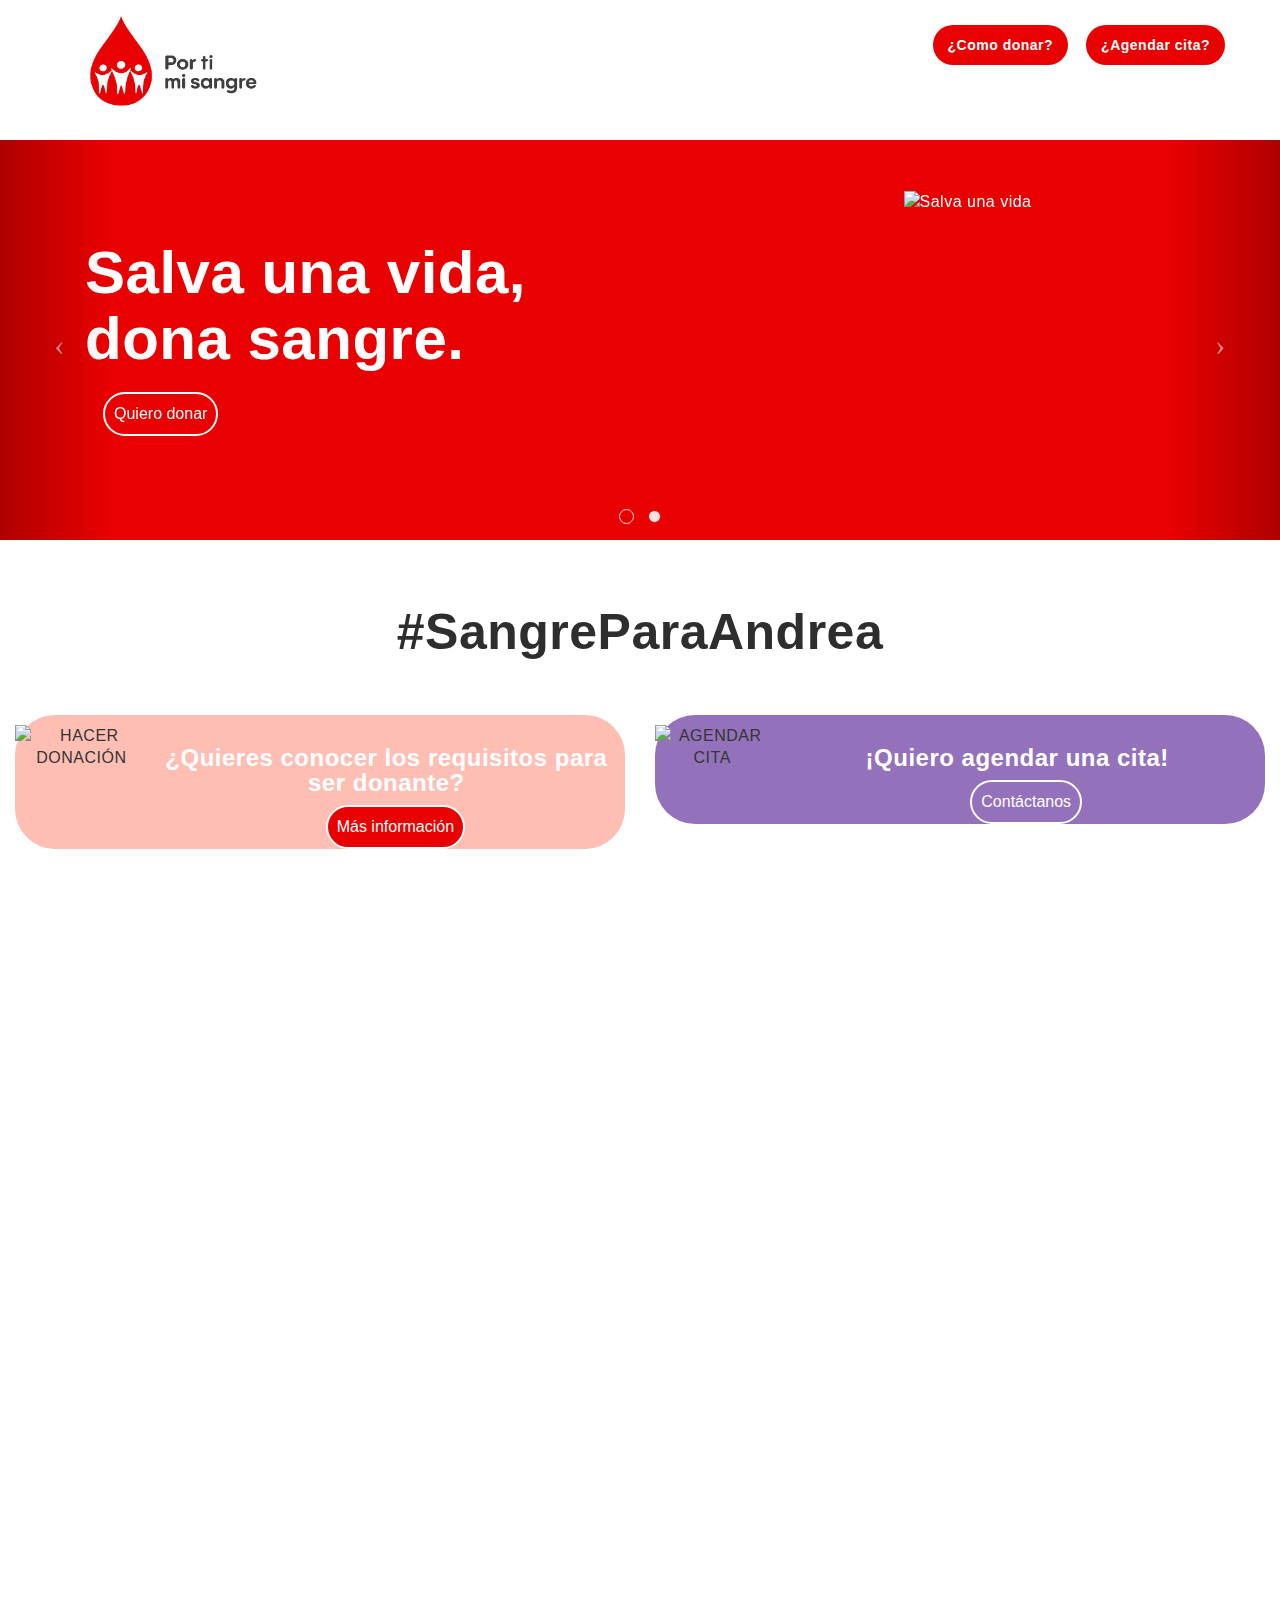
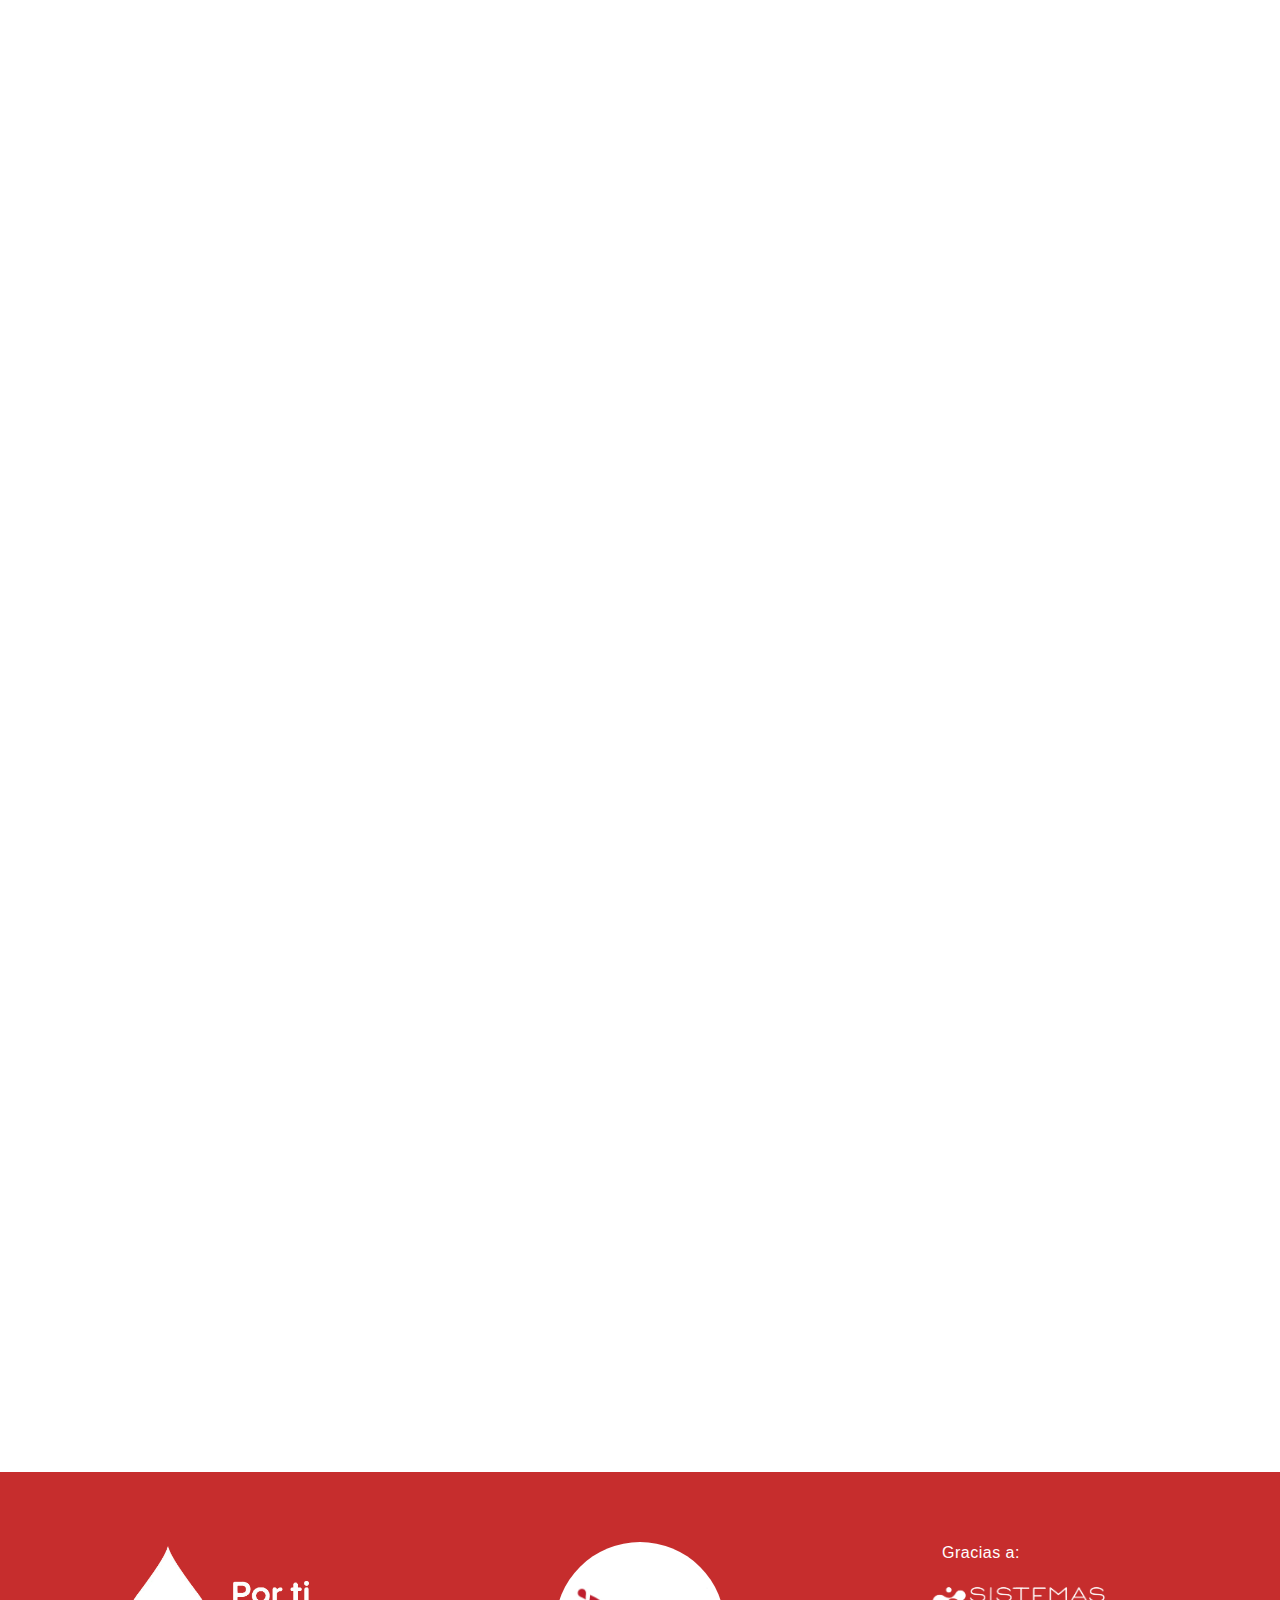
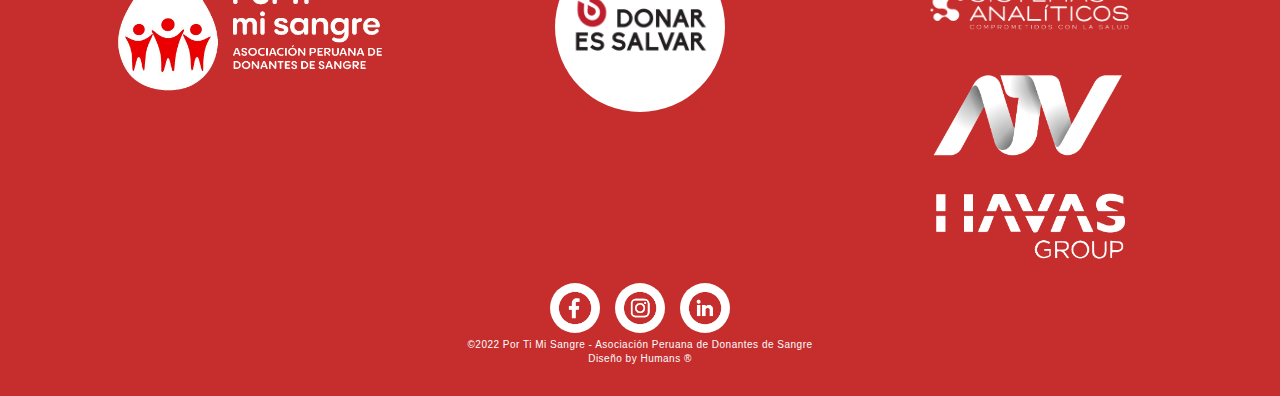
==== index.html @ 44d7273c "merge" ====
<!DOCTYPE html>
<html lang="es">

<head>
  <meta charset="utf-8">
  <meta name="viewport" content="width=device-width, initial-scale=1">
  <title>PLANTILLA | WEB 3</title>
  <meta name="description" content="">
  <meta name="keywords" content="">

  <!-- Facebook Opengraph integration: https://developers.facebook.com/docs/sharing/opengraph -->
  <meta property="og:title" content="">
  <meta property="og:image" content="">
  <meta property="og:url" content="">
  <meta property="og:site_name" content="">
  <meta property="og:description" content="">

  <!-- Twitter Cards integration: https://dev.twitter.com/cards/  -->
  <meta name="twitter:card" content="summary">
  <meta name="twitter:site" content="">
  <meta name="twitter:title" content="">
  <meta name="twitter:description" content="">
  <meta name="twitter:image" content="">

   <link rel="stylesheet" type="text/css" href="https://fonts.googleapis.com/css?family=Roboto:400,300|Raleway:300,400,900,700italic,700,300,600">
  <link rel="stylesheet" type="text/css" href="css/jquery.bxslider.css">
  <link rel="stylesheet" type="text/css" href="css/font-awesome.min.css">
  <link rel="stylesheet" type="text/css" href="css/bootstrap.min.css">
  <link rel="stylesheet" type="text/css" href="css/animate.css">
  <link rel="stylesheet" type="text/css" href="css/style.css">
  <link rel="stylesheet" type="text/css" href="css/bootstrap-datepicker3.min.css">
</head>

<body>

  <div id="myDiv">
    <!---->
    <!---->
    <div class="modal fade" id="exampleModal" tabindex="-1" role="dialog" aria-labelledby="exampleModalLabel" aria-hidden="true">
      <div class="modal-dialog" role="document">
        <div class="modal-content">
          <div class="modal-header" style="border-bottom:0px;">            
            <button type="button" class="close" data-dismiss="modal" aria-label="Close" style="opacity: 1.5;">
              <span aria-hidden="true">&times;</span>
            </button>
          </div>
          <div class="modal-body" style="text-align: center;">
            <img src="assets/varias/reservada.png" style="width: 100%;"/>
            <h2 class="service-title titulo2" style="text-transform:inherit">Cita reservada!</h2>
            <p class="sub-title pad-bt15 titulo1">Muchas gracias por agendar tu cita.<br>Nos pondremos en contacto.</p>
          </div>
          <div class="modal-footer" style="text-align:center;border-top:0px;">
            <button type="button" class="btn btn-danger" style="background-color:#E90000;width: 140px;font-size: 17px;font-weight: 900;" id="btnCerrarModal" data-dismiss="modal">Volver</button>
          </div>
        </div>
      </div>
    </div>

    <div class="modal fade" id="exampleModal2" tabindex="-1" role="dialog" aria-labelledby="exampleModalLabel" aria-hidden="true">
      <div class="modal-dialog" role="document">
        <div class="modal-content">
          <div class="modal-header" style="border-bottom:0px;">            
            <button type="button" class="close" data-dismiss="modal" aria-label="Close" style="opacity: 1.5;">
              <span aria-hidden="true">&times;</span>
            </button>
          </div>
          <div class="modal-body" style="text-align: center;">
            <img src="assets/varias/reservada.png" style="width: 100%;"/>
            <h2 class="service-title titulo2" style="text-transform:inherit">¡Alerta de registro!</h2>
            <p class="sub-title pad-bt15 titulo1">.</p>
          </div>
          <div class="modal-footer" style="text-align:center;border-top:0px;">
            <button type="button" class="btn btn-danger" style="background-color:#E90000;width: 140px;font-size: 17px;font-weight: 900;" data-dismiss="modal">Cerrar</button>
          </div>
        </div>
      </div>
    </div>

    <!---->
    <!---->
    <div class="header">
      <div class="bg-color">
        <header id="main-header">
          <nav class="navbar navbar-default navbar-fixed-top">
            <div class="container">
              <div class="navbar-header">
                <button type="button" class="navbar-toggle" data-toggle="collapse" data-target="#myNavbar">
                <span class="icon-bar"></span>
                <span class="icon-bar"></span>
                <span class="icon-bar"></span>
              </button>
              <img src="assets/logos/logo-CAMP.jpg" style="width: 215px;"/>
                <!-- <a class="navbar-brand" href="#">ProOnli<span class="logo-dec">PC</span></a> -->
              </div>
              <div class="collapse navbar-collapse" id="myNavbar">
                <ul class="nav navbar-right" style="display: flex; margin-top: 15px;">
                  <li><a class="button-ref" href="#tutorial">¿Como donar?</a></li>
                  <li><a class="button-ref" href="#agendar">¿Agendar cita?</a></li>
                </ul>
              </div>
            </div>
          </nav>
        </header>
        <div class="wrapper">
          <div class="container" style="width: 100%; padding: 0;">
              <div class="banner-info text-center wow fadeIn delay-05s" style="width: 100%;">
                <div id="my-pics" class="carousel slide" data-ride="carousel" style="width: 100%;height: 400px;margin:auto;">

                  <!-- Indicators -->
                  <ol class="carousel-indicators">
                  <li style="margin-inline: 5px" data-target="#my-pics" data-slide-to="0" class="active"></li>
                  <li style="margin-inline: 5px" data-target="#my-pics" data-slide-to="1"></li>
                  </ol>
                  
                  <!-- Content -->
                  <div class="carousel-inner" role="listbox" style="height: 100%">
                  
                    <!-- Slide 1 -->
                    <div class="item active" style="height: 100%; background-color: #E90000;">
                      <div class="row" style="height: 100%;padding-top:50px;">
                        <div class="col-md-6 col-sm-6 col-xs-12" style="text-align: left; padding-left: 100px;">
                          <h2 class="titulo-slider" style="margin-top: 50px">Salva una vida,</h2>
                          <h2 class="titulo-slider" style="margin-bottom: 20px">dona sangre.</h2>
                          <a href="#agendar">
                            <button type="button" class="btn-menu">Quiero donar</button>
                          </a>
                        </div>
                        
                        <div class="col-md-6 col-sm-6 col-xs-12" style="height: 100%;">
                          <img src="assets/varias/3-personas.png" alt="Salva una vida" class="sliderimage1">
                        </div>  
                      </div>
                                          
                    </div>
                    
                    <!-- Slide 2 -->
                    <div class="item" style="height: 100%; background-color: #FDD7D1; background-image: url('assets/varias/edificios-fondo.png'); background-size: contain;">
                      <div class="col-md-6 col-sm-6 col-xs-12" style="color: #E90000; text-align: left; padding-left: 100px;">
                        <h2 class="titulo-slider" style="margin-top: 90px">Ruta</h2>
                        <h2 class="titulo-slider" style="margin-bottom: 20px">Hemobus</h2>
                        <a href="https://www.instagram.com/p/ChFiSFDOEsE/?hl=es-la" target="_blank">
                          <button type="button" class="btn-menu">Ver cronograma</button>
                        </a>
                      </div>

                      <div class="col-md-6 col-sm-6 col-xs-12"  style="height: 100%; text-align: -webkit-right;">
                        <img src="assets/varias/donabus.png" alt="Ruta hemobus" class="sliderimage1">
                      </div>                    
                    </div>
                  
                  </div>
                  
                  <!-- Previous/Next controls -->
                  <a class="left carousel-control" href="#my-pics" role="button" data-slide="prev">
                  <span class="icon-prev" aria-hidden="true"></span>
                  <span class="sr-only">Previous</span>
                  </a>
                  <a class="right carousel-control" href="#my-pics" role="button" data-slide="next">
                  <span class="icon-next" aria-hidden="true"></span>
                  <span class="sr-only">Next</span>
                  </a>
                  
                  </div>
              </div>
            </div>
        </div>
      </div>
    </div>
    <!---->
    <!---->
    <section id="feature" class="section-padding wow fadeIn delay-05s" style="padding-top: 0;">
      <div class="container" style="margin: 0; width: 100%">
        <div class="row">

          <div class="col-md-12 text-center margentitulo">
            <h2 class="service-title pad-bt15 titulo1" style="text-transform: none;">#SangreParaAndrea</h2>
          </div>

          <div class="col-md-6 col-sm-6 col-xs-12">
            <div class="wrap-item text-center card-pink" style="display: flex; padding-top: 10px;">
              <div class="item-img">
                <img src="assets/varias/opcion-1.png" alt="HACER DONACIÓN" height="200px">
              </div>
              <div style="width: 100%; flex-direction: row; align-self: center">
                <h3 class="pad-bt15" style="color: white; padding-bottom: 0;">¿Quieres conocer los requisitos para ser donante?</h3>
                <a href="#tutorial">
                  <button type="button" class="btn-menu">Más información</button>
                </a>
              </div>              
            </div>
          </div>
          <div class="col-md-6 col-sm-6 col-xs-12">
            <div class="wrap-item text-center card-purple" style="display: flex; padding-top: 10px;">
              <div class="item-img">
                <img src="assets/varias/opcion-2.png" alt="AGENDAR CITA" height="200px">
              </div>
              <div style="width: 100%; flex-direction: row; align-self: center">
                <h3 class="pad-bt15" style="color: white; padding-bottom: 0;">¡Quiero agendar una cita!</h3>
                <a href="#agendar">
                  <button type="button" class="btn-menu-2">Contáctanos</button>
                </a>
              </div>              
            </div>
          </div>
        </div>
      </div>
    </section>
    <!---->
    <!---->
    <section id="tutorial" class="section-padding wow fadeInUp delay-05s">
      <div class="container">
        <div class="row">
          <div class="col-md-12 text-center">
            <h2 class="service-title pad-bt15 titulo2">¿Cómo donar?</h2>
            <p class="sub-title pad-bt15">Para ser donante de sangre debes cumplir con estos requisitos:</p>
          </div>
          <div class="col-md-8 col-sm-8 col-xs-12">
            <div class="service-item">
              <img src="assets/varias/2-personas.png" style="width: 47vw; text-align: center;" alt="CÓMO DONAR">
            </div>
          </div>
          <div class="col-md-4 col-sm-4 col-xs-12">
            <div class="service-item" style="font-weight: normal;">
              <p style="margin: auto;"><img src="assets/iconos/p1.png" height="40px">  Tener entre 18 y 65 años</p>
              <p style="margin: auto;"><img src="assets/iconos/p2.png" height="40px">  Peso superior a 50 kg</p>
              <p style="margin: auto;"><img src="assets/iconos/p3.png" height="40px">  Gozar de buena salud</p>
              <p style="margin: auto;"><img src="assets/iconos/p4.png" height="40px">  Haber transcurrido más de 12 meses desde la realización de tatuajes y piercings</p>
              <p style="margin: auto;"><img src="assets/iconos/p5.png" height="40px">  15 días de alta/última dosis contra COVID</p>
              <a href="#agendar">
                <button type="button" class="btn-menu">Agendar una cita ahora</button>
              </a>
            </div>
          </div>
        </div>
      </div>
    </section>
    <!---->
    <!---->
    <section id="portfolio" class="section-padding wow fadeInUp delay-05s">
      <div class="container">
        <div class="row">
          <div class="col-md-12 text-center">
            <h2 class="service-title pad-bt15 titulo1">Conoce el proceso</h2>
            <p class="sub-title pad-bt15">El proceso demora solo 30 minutos y consiste en:</p>
          </div>

          <div class="col-md-4 col-sm-4 col-xs-12">
            <div class="wrap-item text-center">
              <div class="item-img">
                <img src="assets/varias/tiempo-proceso-1.png" style="width: 250px;">
              </div>
            </div>
          </div>

          <div class="col-md-4 col-sm-4 col-xs-12">
            <div class="wrap-item text-center">
              <div class="item-img">
                <img src="assets/varias/tiempo-proceso-2.png" style="width: 250px;">
              </div>
            </div>
          </div>

          <div class="col-md-4 col-sm-4 col-xs-12">
            <div class="wrap-item text-center">
              <div class="item-img">
                <img src="assets/varias/tiempo-proceso-3.png" style="width: 250px;">
              </div>
            </div>
          </div>

        </div>
      </div>
    </section>
    <!---->
    <!---->
    <section id="agendar" class="section-padding wow fadeInUp delay-05s" style="background-image: url('')">
      <div class="container">
        <div class="row">
          <div class="col-md-12 text-center white">
            <h2 class="service-title pad-bt15 titulo2">Agenda una cita</h2>
            <p class="sub-title pad-bt15 titulo1">Tú puedes elegir el día y lugar. Nosotros recorreremos todo<br>Lima con el Hemobus.</p>
          </div>
          <div class="hidden-xl hidden-lg hidden-md hidden-sm col-xs-12" style="text-align: -webkit-right;" class="manocorazon">
            <img src="assets/varias/mano-corazon.png" class="imgmanocorazon">
          </div>
          <div class="col-md-6 col-sm-6 col-xs-12">
            
            <div class="row d-flex justify-content-center">
                <div class="col-md-12">
                    <div class="wizard">
                        <div class="wizard-inner">
                            <div class="connecting-line"></div>
                            <ul class="nav nav-tabs" role="tablist">
                                <li role="presentation" class="active">
                                    <a href="#step1" data-toggle="tab" aria-controls="step1" role="tab" aria-expanded="true"><span class="round-tab">1 </span></a>
                                </li>
                                <li role="presentation" class="disabled">
                                    <a href="#step2" data-toggle="tab" aria-controls="step2" role="tab" aria-expanded="false"><span class="round-tab">2</span></a>
                                </li>
                                <li role="presentation" class="disabled">
                                    <a href="#step3" data-toggle="tab" aria-controls="step3" role="tab"><span class="round-tab">3</span></a>
                                </li>
                            </ul>
                        </div>
        
                        <form role="form" action="index.html" class="login-box">
                            <div class="tab-content" id="main_form">

                                <div class="tab-pane active" role="tabpanel" id="step1">
                                  <label class="titulo4">Datos personales</label>
                                  <div class="contact-form">
                                    <!-- <form action="" method="post" role="form" class="contactForm"> -->
                                      <div class="col-md-12">
                                        <div class="form-group">
                                          <input type="text" class="form-control" style="text-transform: uppercase;" id="nombrecompleto" name="nombrecompleto" placeholder="Nombre y apellidos*" maxlength="100" />
                                          <div class="validation nombrecompleto">campo requerido</div>
                                        </div>
                                      </div>
                                      <div class="col-md-12">
                                        <div class="form-group">
                                          <input type="text" class="form-control" id="documento" name="documento" placeholder="Documento de identidad*" maxlength="8"/>
                                          <div class="validation documento">campo requerido</div>
                                        </div>
                                      </div>
                      
                                      
                                      <label class="titulo4">Fecha nacimiento</label>
                                      <br>
                                      <div id="contenedor">
                                        <div class="form-group">
                                          <select class="form-control" id="cbdia" name="cbdia">
                                          </select>
                                        </div>
                                        <div class="form-group">
                                          <select class="form-control" id="cbmeses" name="cbmeses">
                                          </select>
                                        </div>
                                        <div class="form-group">
                                          <select class="form-control" id="cbanio" name="cbmeses">
                                          </select>
                                        </div>
                                      </div>

                      
                                      <div class="col-md-12">
                                        <div class="form-group">
                                          <input type="text" class="form-control" id="celular" name="celular" placeholder="Celular*" maxlength="9" />
                                          <div class="validation celular">campo requerido</div>
                                        </div>
                                      </div>
                                      <div class="col-md-12">
                                        <div class="form-group">
                                          <input type="email" class="form-control" id="correo" name="correo" placeholder="Email*" />
                                          <div class="validation correo">campo requerido</div>
                                        </div>
                                      </div>

                                      </div>
                                    <ul class="list-inline pull-right">
                                        <li>
                                          <button type="button" class="btn btn-light btn-submit next-step">Siguiente</button>
                                          </li>
                                    </ul>
                                </div>

                                <div class="tab-pane" role="tabpanel" id="step2" style="text-align: center;">
                                     <label class="titulo4">Cita</label>
                                      <br>
                                      <div class="col-md-12" style="margin-left:3vw;">
                                        <div class="form-group">                    
                                          <div id="datetimepicker12" style="margin-left:4vw;"></div>
                                        </div>
                                      </div>
                                      <div class="validation datetimepicker12" id="idefechacita"></div>

                                    <ul>
                                      <li style="float: left;"><button type="button" class="btn btn-light btn-submit1 prev-step" style="background-color: #fff;color: #E90000;">Volver</button></li>
                                      <li style="float: right;margin-left:57px;"><button type="button" class="btn btn-light btn-submit next-step">Siguiente</button></li>
                                    </ul>
                                </div>

                                <div class="tab-pane" role="tabpanel" id="step3">                              
                                  <label class="titulo4">Lugar</label>
                                      <br>
                                      <div class="col-md-12">
                                        <div class="form-group">
                                          <select class="form-control" id="cblugar" name="cblugar" placeholder="Lugar*">
                                          </select>
                                        </div>
                                      </div>
                                    <ul>
                                      <li style="float:left;margin-left:57px;"><button type="button" class="btn btn-light btn-submit prev-step" style="background-color: #fff;color: #E90000;">Volver</button></li>

                                      <li style="float: right;"> <button type="button" class="btn btn-danger btn-submit1" id="btnAlerta" name="btnAlerta">Agendar</button></li>
                                        
                                    </ul>
                                </div>
                                <div class="clearfix"></div>
                            </div>
                            
                        </form>
                    </div>
                </div>
            </div>
            
          </div>
          <div class="col-xl-6 col-lg-6 col-md-6 col-sm-6 hidden-xs" style="text-align: -webkit-right; z-index: -1;" class="manocorazon">
            <img src="assets/varias/mano-corazon.png" class="imgmanocorazon">
          </div>
        </div>
        <!-- <img src="assets/varias/mano-corazon.png" style="height: 400px;"> -->
      </div>
    </section>
    <!---->
    <!---->
    <footer id="footer" style="height: 100%;">
      <div class="container" style="padding-top:50px;">
        <div class="row">
        
          <div class="col-md-4 col-sm-4 col-xs-12">
            <div class="wrap-item text-center">
              <div class="item-img">
                <img src="assets/logos/logo-PTMS-w.png" style="width: 300px;">
              </div>
            </div>
          </div>

          <div class="col-md-4 col-sm-4 col-xs-12">
            <div class="wrap-item text-center">
              <div class="item-img">
                <img src="assets/logos/logo-DONAR.jpg" style="width: 170px;border-radius:155px;">
              </div>
            </div>
          </div>

          <div class="col-md-4 col-sm-4 col-xs-12">
            <div class="wrap-item text-center">
              <div class="item-img">
                <p class="titulo5">Gracias a:</p>
                <img src="assets/logos/logo-SA-w.png" style="width: 219px;" alt="LOGO SA">
                <img src="assets/logos/logo-ATV.png" style="width: 194px; margin-top:35px;" alt="LOGO ATV">
                <img src="assets/logos/logo-HAVAS.png" style="width: 194px; margin-top:35px;" alt="LOGO HAVAS">
              </div>
            </div>
          </div>

        </div>
        <div class="row" style="text-align: -webkit-center;">
          <a href="https://www.facebook.com/Portimisangre.pe/" target="_blank">
            <img class="redes" src="assets/redes/facebook.png" alt="LOGO FB">
          </a>
          <a href="https://www.instagram.com/portimisangre.pe/" target="_blank">
            <img class="redes" src="assets/redes/instagram.png" alt="LOGO IG">
          </a>
          <a href="https://pe.linkedin.com/company/portimisangrepe/" target="_blank">
            <img class="redes" src="assets/redes/linkedin.png" alt="LOGO IN">
          </a>
          <br>
          <div>
            <p class="titulo3" style="padding-right:0">
              ©2022 Por Ti Mi Sangre - Asociación Peruana de Donantes de Sangre
              <br>
              Diseño by Humans ®
            </p>
          </div>                  
        </div>
      </div>
    </footer>
    <!---->
  </div>
  <script src="js/jquery.min.js"></script>
  <script src="js/jquery.easing.min.js"></script>
  <script src="js/bootstrap.min.js"></script>
  <script src="js/wow.js"></script>
  <script src="js/jquery.bxslider.min.js"></script>
  <script src="js/custom.js"></script>
  <script src="js/bootstrap-datepicker.min.js"></script>
  <script src="js/bootstrap-datepicker.en-GB.min.js"></script>
  <script src="js/bootstrap-datepicker.es.js" charset="UTF-8"></script>
  <script src="js/citaservice.js"></script>
  <script src="contactform/contactform.js"></script>

</body>
</html>
---- css/style.css ----
body {
	line-height: 1.4;
	font-family: 'Gilroy', sans-serif !important;
    color: #343434;
    font-size: 16px;
    font-weight: 300;
    letter-spacing: 0.5px;
    overflow-x: hidden;
}
ol, ul {
	list-style: none;
}
blockquote, q {
	quotes: none;
}
blockquote:before, blockquote:after,
q:before, q:after {
	content: '';
	content: none;
}
table {
	border-collapse: collapse;
	border-spacing: 0;
}
h1, h2, h3, h4, h5, h6{
    font-family: 'Gilroy', sans-serif !important;
    font-weight: 600;
}
.section-padding
{
    padding: 60px 0px;
}
#loader {
  position: absolute;
  left: 50%;
  top: 50%;
  z-index: 1;
  width: 150px;
  height: 150px;
  margin: -75px 0 0 -75px;
  border: 16px solid #f3f3f3;
  border-radius: 50%;
  border-top: 16px solid #3498db;
  width: 120px;
  height: 120px;
  -webkit-animation: spin 2s linear infinite;
  animation: spin 2s linear infinite;
}

.titulo1{
    color: #2E2E2E;
    }

.titulo2{
color: #E90000;
}

.titulo3{
    color: #fff;
    font-size: 10px;
    padding-right: 98px;
}

.titulo5{
    color: #fff;
    font-size: 16px;
    padding-right: 98px;
    font-weight:500;
}

.titulo4{
    padding-left:34px;
    font-weight:600;
}

.titulo-slider{
    margin: 0; padding-bottom: 0;
    font-family:'Gilroy','Gill Sans', 'Gill Sans MT', Calibri, 'Trebuchet MS', sans-serif;
    font-size: 60px;
}

.redes{
    border-radius: 100%;
    height: 60px;
    padding: 5px;
}

@-webkit-keyframes spin {
  0% { -webkit-transform: rotate(0deg); }
  100% { -webkit-transform: rotate(360deg); }
}

@keyframes spin {
  0% { transform: rotate(0deg); }
  100% { transform: rotate(360deg); }
}

/* Add animation to "page content" */
.animate-bottom {
  position: relative;
  -webkit-animation-name: animatebottom;
  -webkit-animation-duration: 1s;
  animation-name: animatebottom;
  animation-duration: 1s
}

.card-pink{
    background-color: #FFBEB3;
    border-radius: 40px;
}

.card-purple{
    background-color: #9472BB;
    border-radius: 40px;
}

@-webkit-keyframes animatebottom {
  from { bottom:-100px; opacity:0 } 
  to { bottom:0px; opacity:1 }
}

@keyframes animatebottom { 
  from{ bottom:-100px; opacity:0 } 
  to{ bottom:0; opacity:1 }
}

/***********************************
************************************
HEADER 
************************************
***********************************/
/* .header{
    background: url('../img/bg-banner02.jpg') no-repeat fixed;
    background-size: cover;
    min-height: 650px;
    position: relative;
} */

#contenedor {
    display: flex;
    flex-direction: row;
    flex-wrap: wrap;
    margin: 0 -6px 0 8px;
  }
  
  #contenedor > div {
    width: 30%;
    margin: 3px;
    margin-bottom: 14px;
  }

#tutorial,#agendar{
    background-color: #FFEBE7;
    margin-top:60px;
}

.bg-color
{
    min-height: 500px;
}
#main-header
{
}
.navbar-default {
    background-color: white;
    border:0px;
    padding: 10px 0; 
    transition: all 0.3s;
}

.navbar-default .navbar-brand:focus, .navbar-default .navbar-brand:hover
{
    color: #002F2F;
}

.top-nav-collapse {
    padding: 0; 
    background: white;
}

.logo-dec
{
    color: #be9e21;
}
.navbar-default .navbar-brand {
    color: #fff;
    font-family: 'Gilroy','Raleway', sans-serif;
    font-weight: 700;
}
.navbar-default .navbar-brand:hover, .navbar-default .navbar-brand:focus
{
    color: #fff;
}
.navbar-brand {
    padding: 0px;
    font-size: 24px;
    text-transform: uppercase;
    padding: 15px 0px;
    margin-top: 6px;
}
.navbar-default .navbar-nav > li > a
{
    padding: 0px 10px;
    font-size: 14px;
    line-height: 54px;
    font-weight: 400;
    text-transform: uppercase;
    background: #E90000;
    color: #fff;
    -webkit-transition: color 0.2s ease-out;
    transition: color 0.2s ease-out;
}
.navbar-default .navbar-nav > .active > a, .navbar-default .navbar-nav > .active > a:focus, .navbar-default .navbar-nav > .active > a:hover {
    color: #be9e21;
    background-color: transparent;
}
.navbar-default .navbar-nav > li > a:focus, .navbar-default .navbar-nav > li > a:hover {
    background-color: transparent;
    color: #be9e21;
}
.banner-info
{
    padding-top: 140px;
    color: #fff;
}
.bnr-title, .bnr-sub-title
{
    font-family: 'Gilroy','Fira Sans', sans-serif;
}
h1.bnr-title
{
    font-size: 18px;
    text-transform: uppercase;
    letter-spacing: 2px;
}
h2.bnr-sub-title
{
    font-size: 45px;
    text-transform: uppercase;
    padding: 20px 0px;
    font-weight: 700;
}
.bnr-para
{
    font-weight: 300;
}
.btn-download, .btn-more, .btn-download:hover, .btn-download:focus, .btn-more:focus
{
    text-transform: uppercase;
    margin-top: 50px;
    color: #fff;
    border: 0;
    font-size: 14px;
    font-weight: 300;
    line-height: 24px;
    padding: 10px 30px;
    border-radius: 60px;
    margin: 50px 10px 0 0;
    outline: none !important;
    -webkit-backface-visibility: hidden;
    backface-visibility: hidden;
    transition: all 0.3s;
}

.btn-menu{
    background-color:#E90000;
    color: white;
    border-color: white !important;
    border-style: solid;
    border-radius:25px;
    margin: 0 0 0 18px;
    font-weight: bolder;
    padding: 9px;
}

.btn-menu-2{
    background-color:transparent;
    color: white;
    border-color: white;
    border-style: solid;
    border-radius:25px;
    margin: 0 0 0 18px;
    font-weight: bolder;
    padding: 9px;
}

.btn-menu-3{
    background-color:white;
    color: #E90000;
    border-color: #E90000;
    border-style: solid;
    border-radius:25px;
    margin: 0 0 0 18px;
    font-weight: bolder;
    padding: 5px;
}

.btn-download
{
    background-color: #be9e21;
}
.btn-more, .btn-more:focus
{
    margin-left: 15px;
    border: 1px solid #be9e21;
    color: #be9e21;
}

.btn-more:hover {
    background: #be9e21;
    color: #fff;
}

.overlay-detail a i{
   text-align: center;
   position: absolute;
   bottom: 25px;
   font-size: 38px;
   color: #fff;
}
/***********************************
************************************
features
************************************
***********************************/
.title, .service-title
{
    font-family: 'Gilroy','Fira Sans', sans-serif;
    font-size: 50px;
    text-transform: uppercase;
}
.item-img
{
    margin-bottom: 15px;
}
.sub-title
{
    font-size: 20px;
}
.bottom-line
{
    margin-top: 20px;
    margin-bottom: 40px;
    border: 0;
    border-top: 0px;
    height: 3px;
    width: 40px;
    background-color: #BE9E21;
}
.wrap-item h3 {
    font-size: 24px;
    line-height: 25px;
}
.pad-bt15 {
    /* padding-bottom: 15px; */
}
.sec-sub-title
{
    padding-top: 30px;
}
.sec-sub-title {
    font-size: 16px;
    font-weight: bold;
    color: #002F2F;
    text-transform: uppercase;
    margin: 25px 0px;
    line-height: 1.7;
}
#service
{
    background-color: #FFF6F4;
}
ul.service-list li i
{
    color: #002F2F;
    padding-right: 10px;
}
.learn-more, .learn-more:hover, .learn-more:focus {
    height: 50px;
    width: 175px;
    background: #046380;
    display: inline-block;
    text-align: center;
    color: #ffffff;
    line-height: 50px;
    text-transform: uppercase;
    font-size: 16px;
    text-decoration: none;
    margin-right: 10px;
    margin-top: 45px;
    text-decoration: none;
    transition: all 0.3s;
    -webkit-transition: all 0.3s;
}
.visit-portfolio, .visit-portfolio:hover, .visit-portfolio:focus {
    height: 50px;
    width: 175px;
    display: inline-block;
    text-align: center;
    color: #495376;
    line-height: 50px;
    text-transform: uppercase;
    font-size: 16px;
    text-decoration: none;
    border: 1px solid #838aa1;
    margin-top: 45px;
    transition: all 0.3s;
    -webkit-transition: all 0.3s;
}
.bx-wrapper img {
    width: 70px;
    display: inline-block;
    border-radius: 50%;
    border: 5px solid #fff;
    margin-bottom: 15px;
}
.service-item h3 span
{
    opacity: 0.7;
    font-size: 75px;
    line-height: 1;
    text-transform: uppercase;
    letter-spacing: -5px;
    font-weight: 900;
    padding-right: 6px;
}
.service-item h3
{
    font-weight: 700;
}
.service-item p
{
    opacity: 0.6;
    color: inherit;
    padding: 10px 0px;
}
.service-item a
{
    color: #be9e21;
}
.mr-btn-15
{
    margin-bottom: 15px;
}
.padding-right-zero
{
    padding-right: 0px !important;
}
.bx-wrapper {
    margin: 0 auto 35px;
}
.portfolio-item
{
    position:relative;
    overflow:hidden;
}
.portfolio-item figure
{
    margin:0;
    padding:0;
    position:relative;
    cursor:pointer;
}
.portfolio-item figure img {
    display:block;
    position:relative;
    z-index:10;
    margin:-15px 0
}
.portfolio-item figure figcaption {
    display:block;
    position:absolute;
    z-index:5;
    -webkit-box-sizing:border-box;
    -moz-box-sizing:border-box;
    box-sizing:border-box
}
.portfolio-item figure h2 {
    font-family: 'Gilroy','Fira Sans', sans-serif;
    color:#fff;
    font-size:20px;
    text-align:left;
    padding-bottom:15px;
}
.portfolio-item figure p {
    display:block;
    line-height:18px;
    margin:0;
    color:#fff;
    text-align:left
}
.portfolio-item figure figcaption {
    top:0;
    left:0;
    width:100%;
    height:100%;
    padding: 59px 30px;
    background-color: #BE9E21;
    backface-visibility:hidden;
    -webkit-transform:rotateY(-180deg);
    -moz-transform:rotateY(-180deg);
    transform:rotateY(-180deg);
    -webkit-transition:all .5s;
    -moz-transition:all .5s;
    transition:all .5s;
    text-align: center;
}
.portfolio-item figure img {
    backface-visibility:hidden;
    -webkit-transition:all .5s;
    -moz-transition:all .5s;
    transition:all .5s
}
.portfolio-item figure:hover img,figure.hover img {
    -webkit-transform:rotateY(180deg);
    -moz-transform:rotateY(180deg);
    transform:rotateY(180deg)
}
.portfolio-item figure:hover figcaption,figure.hover figcaption {
    -webkit-transform:rotateY(0);
    -moz-transform:rotateY(0);
    transform:rotateY(0)
}
/***********************************
************************************
TESTIMONIAL
************************************
***********************************/
#testimonial
{
    background: url('../img/bg.jpg') no-repeat;
    background-size: cover;
    min-height: 390px;
}
.bg-testicolor{
    background-color: RGBA(73, 84, 105, 0.61);
    min-height: 390px;
}
.white
{
    color: #fff !important;
}
.testimonial-item ul li blockquote {
    font-size: 18px;
    line-height: 32px;
    color: #fff;
    font-weight: 300;
    text-shadow: 1px 1px 2px #333;
    text-align: center;
    display: inline-block;
    width: 100%;
    margin: 20px 0;
    padding: 0 80px;
    position: relative;
    border: 0;
}
.testimonial-item ul li  small {
    font-size: 16px;
    color: #fff;
    font-weight: 400;
    text-shadow: 1px 1px 2px #333;
    text-align: center;
    display: inline-block;
    width: 100%;
}
.bx-viewport
{
    height: 235px !important;
    background-color: transparent !important;
    border: 0px none !important;
    box-shadow: none !important;
}
.testimonial-item ul li blockquote::before {
    content: '“';
    left: 30px;
}
.testimonial-item ul li blockquote::before, .testimonial-item ul li blockquote::after {
    position: absolute;
    font-weight: 300;
    font-size: 3em;
    font-family: 'Gilroy',Georgia, serif;
    color: #ccc;
    top: 62%;
}
.testimonial-item ul li blockquote::after {
    content: '”';
    right: 30px;
}
/***********************************
************************************
Blog
************************************
***********************************/
.blog-info h2 {
    text-transform: capitalize;
    font-weight: 600;
    font-size: 20px;
    letter-spacing: 1px;
    padding-top: 5px;
}
.blog-comment {
    margin-top: 12px;
    min-height: 30px;
}
.blog-info p, .blog-comment p
{
    color: #949494;
}
.blog-comment p:first-child {
    float: left;
}
.blog-comment p:last-child {
    float: right;
    margin-right: 0;
}
.blog-comment p i
{
    color: #949494;
}
.read-more {
    color: #949494;
    margin-top: 15px;
    display: inline-block;
}
.blog-img
{
    position: relative;
    margin-bottom: 20px;
    overflow: hidden;
}
.blog-img img:hover {
    opacity: 1;
    -webkit-transform: scale(1.05);
    -moz-transform: scale(1.05);
    -ms-transform: scale(1.05);
    -o-transform: scale(1.05);
    transform: scale(1.05);
}
.blog-img img {
    width: 100%;
    opacity: 0.8;
    -webkit-transition: all 0.5s linear;
    -moz-transition: all 0.5s linear;
    -ms-transition: all 0.5s linear;
    -o-transition: all 0.5s linear;
    transition: all 0.5s linear;
}
/***********************************
************************************
contact
************************************
***********************************/
#contact
{
    background-color: #FFF6F4;
}
.btn-submit, .btn-submit:hover, .btn-submit:focus
{
    background-color: #e900005e;
    border-radius: 60px;
    color: #fff;
    border: 1px solid #E90000;
    font-size: 17px;
    font-weight: 700;
    width: 135px;
    padding: 6px 20px;
}
.btn-submit1, .btn-submit1:hover, .btn-submit1:focus
{
    background-color: #E90000;
    border-radius: 60px;
    color: #fff;
    border: 1px solid #E90000;
    font-size: 17px;
    font-weight: 700;
    width: 135px;
    padding: 6px 20px;
}
.form-control
{
    background-color: #fff;
    border-radius: 0px;
    color: #2E2E2E !important;
    border-radius:13px;
    height: 46px;
}
.form-control:focus {
    border-color: #050971;
    outline: 0;
    -webkit-box-shadow: inset 0 1px 1px rgba(0,0,0,.075),0 0 8px rgba(102,175,233,.6);
    box-shadow: inset 0 1px 1px rgba(0,0,0,.075),0 0 8px rgba(102,175,233,.6);
}
.contact-form input.form-control{
    color: #fff;
}

.validation {
    color: #E90000;
    display:none;
    margin: 0 7px 6px;
    font-weight:400;
    font-size:13px;
}

#sendmessage {
    color: green;
    border:1px solid green;
    display:none;
    text-align:center;
    padding:15px;
    font-weight:600;
    margin-bottom:15px;
}

#errormessage {
    color: #E90000;
    display:none;
    border:1px solid #E90000;
    text-align:center;
    padding:15px;
    font-weight:600;
    margin-bottom:15px;
}

#sendmessage.show, #errormessage.show, .show {
    display:block;
}

.loction-info p
{
    margin-bottom: 25px;
}
.loction-info p i
{
    color: #be9e21;
}
/***********************************
************************************
contact
************************************
***********************************/
#footer
{
    padding: 20px 0px;
    background-color:#C62D2D;
    height: 523px;
}
.scrollToTop {
    position: fixed;
    bottom: 12px;
    right: 12px;
    width: 42px;
    height: 42px;
    color: #ffffff;
    background: #be9e21;
    font-size: 14px;
    line-height: 42px;
    text-align: center;
    z-index: 100;
    cursor: pointer;
    display: none;
}
.white-bg
{
    background-color: #fff;
}
#footer a{
    color: #be9e21;
    font-weight: 400;
}
/***********************************
************************************
Responsive media queries
************************************
***********************************/
/***********************************
************************************
cta
************************************
***********************************/
.cta {
    background-color: rgb(73, 84, 105);
}
.cta .cta-info {
    
    width: 100%;
    float: left;
    padding: 30px 25px 30px 15px;
    border-radius: 5px;
}
.cta .cta-info .cta-txt h3 {
    font-size: 32px;
    margin-bottom: 10px;
}
.cta .cta-info .cta-btn {
    margin-top: 16px;
    background-color: rgb(190, 158, 33);
    padding: 20px 50px;
    color: #FFF;
    font-size: 22px;
    display: inline-block;
    transition: all 0.5s ease-in 0s;
}
/***********************************
************************************
Responsive media queries
************************************
***********************************/

.margentitulo{
margin: 45px 0 45px 0;
}

@media (min-width: 768px) and (max-width: 980px) {
    .service-item, .blog-sec, .wrap-item, .loction-info{
    margin-bottom: 15px;
}
.portfolio-item figure figcaption{
    padding: 55px 30px;
}
.padding-right-zero{
    padding-right: 15px !important;
}
}
@media (min-width: 451px) and (max-width: 767px) {
    .service-item, .blog-sec, .wrap-item, .loction-info{
    margin-bottom: 15px;
}
}
@media (min-width: 20px) and (max-width: 450px) {
.navbar-default .navbar-brand {
    padding-left: 16px;
    margin-top: 0px;
}
.banner-info {
    padding-top: 40px;
}
h1.bnr-title {
    font-size: 16px;
}
h2.bnr-sub-title {
    font-size: 33px;
}
body{
    font-size: 14px;
}
.btn-download, .btn-more, .btn-download:hover, .btn-more:hover, .btn-download:focus, .btn-more:focus {
    font-size: 12px;
    padding: 7px 18px;
}
.wrap-item h3 {
    font-size: 18px;
}
.title, .service-title {
    font-size: 28px;
}
.sub-title {
    font-size: 15px;
}
.service-item, .blog-sec, .wrap-item, .loction-info{
    margin-bottom: 15px;
}
.loction-info{
    padding: 0px 15px;
}
.portfolio-item figure figcaption {
    padding: 30px 30px;
}
.padding-right-zero{
    padding-right: 15px !important;
}
.portfolio-item figure p{
    font-size: 14px;
}
.portfolio-item figure h2{
    font-size: 18px;
}
.testimonial-item ul li blockquote {
    font-size: 14px;
    line-height: 22px;
    margin: 10px 0;
    padding: 0 40px;
}
.navbar-default .navbar-nav > li > a{
    line-height: 22px;
    text-align: center;
}
}

@media (min-width: 768px){
    .carousel-indicators {
        bottom: 0px;
    }
}

.carousel-control {
    width: 8.5%;
}

.manocorazon{
    display: block;
}

.imgmanocorazon{
    height: 34em;
    position: fixed;
    right: 0;
    top: -40px;
}

.sliderimage1{
    width: 100%;
}

@media (max-width:1250px){
    .manocorazon{
        display: block;
    }
    .imgmanocorazon{
        height: 24em;
        position: fixed;
        right: 0;
        top: -40px;
    }
}

@media (max-width:1200px){
    .manocorazon{
        display: none;
    }
    .titulo-slider{
        font-size:30px;
    }
    .sliderimage1{
        width:90%;
    }
}

@media (max-width:768px){
    .manocorazon{
        display: block;
    }
    .imgmanocorazon{
        height: 15em;
        position: fixed;
        top: -160px;
    }
}




.carousel-indicators .active {
    background-color: #E90000;
    border-color: #FFE0E0;
    width: 15px;
    height: 15px;
}

.carousel-indicators li {
    background-color: #FFE0E0;
    border-color: #E90000;
    width: 13px;
    height: 13px;
    /*border-width: 0px;*/
}

.button-ref{
    border-radius: 25px;
    background: #E90000;
    font-size: 14px;
    line-height: 20px !important;
    font-weight: bold;
    color: #fff !important;
    margin: 0 0 0 18px;
}

/*Stepper*/
@import url('https://fonts.googleapis.com/css?family=Roboto');

body{
	font-family: 'Gilroy','Roboto', sans-serif;
}
* {
	margin: 0;
	padding: 0;
}
i {
	margin-right: 10px;
}

/*------------------------*/
input:focus,
button:focus,
.form-control:focus{
	outline: none;
	box-shadow: none;
}
.form-control:disabled, .form-control[readonly]{
	background-color: #fff;
}
/*----------step-wizard------------*/
/* .d-flex{
	display: flex;
} */
.justify-content-center{
	justify-content: center;
}
.align-items-center{
	align-items: center;
}

/*---------signup-step-------------*/
.bg-color{
	/* background-color: #333; */
}
.signup-step-container{
	padding: 150px 0px;
	padding-bottom: 60px;
}




    .wizard .nav-tabs {
        position: relative;
        margin-bottom: 0;
        border-bottom-color: transparent;
    }

    .wizard > div.wizard-inner {
        position: relative;
    }

.connecting-line {
    height: 2px;
    background: #E90000;
    position: absolute;
    width: 60%;
    margin: 0 auto;
    left: 0;
    right: 0;
    top: 50%;
    z-index: 0;
}

.datepicker-days{
    background-color: #fff;
}

.wizard .nav-tabs > li.active > a, .wizard .nav-tabs > li.active > a:hover, .wizard .nav-tabs > li.active > a:focus {
    color: #555555;
    cursor: default;
    border: 0;
    border-bottom-color: transparent;
}

span.round-tab {
    width: 30px;
    height: 30px;
    line-height: 30px;
    display: inline-block;
    border-radius: 50%;
    z-index: 2;
    position: absolute;
    left: 0;
    text-align: center;
    font-size: 16px;
    color: #0e214b;
    font-weight: 500;
    border: 1px solid #E90000;
    background-color: #FFEBE7;
}
span.round-tab i{
    color:#555555;
}
.wizard li.active span.round-tab {
    background: #E90000;
    color: #fff;
    border-color: #E90000;
}
.wizard li.active span.round-tab i{
    color: #5bc0de;
}
.wizard .nav-tabs > li.active > a i{
	color: #FFEBE7;
}

.wizard .nav-tabs > li {
    width: 32%;
}

.wizard li:after {
    content: " ";
    position: absolute;
    left: 46%;
    opacity: 0;
    margin: 0 auto;
    bottom: 0px;
    border: 5px solid transparent;
    border-bottom-color: red;
    transition: 0.1s ease-in-out;
}



.wizard .nav-tabs > li a {
    width: 30px;
    height: 30px;
    margin: 20px auto;
    border-radius: 100%;
    padding: 0;
    background-color: transparent;
    position: relative;
    top: 0;
}
.wizard .nav-tabs > li a i{
	position: absolute;
    top: -15px;
    font-style: normal;
    font-weight: 400;
    white-space: nowrap;
    left: 50%;
    transform: translate(-50%, -50%);
    font-size: 12px;
    font-weight: 700;
    color: #000;
}

    .wizard .nav-tabs > li a:hover {
        background: transparent;
    }

.wizard .tab-pane {
    position: relative;
    padding-top: 20px;
}


.wizard h3 {
    margin-top: 0;
}
.prev-step,
.next-step{
    background-color: #E90000;
    color: #fff;
    border-radius: 60px;
    font-weight: 700;
    font-size: 17px;
    width: 135px;
}
.next-step{
    background-color: #fff;
    color: #E90000;
    border-radius: 60px;
    font-weight: 700;
    font-size: 17px;
    width: 135px;
}
.skip-btn{
	background-color: #cec12d;
}
.step-head{
    font-size: 20px;
    text-align: center;
    font-weight: 500;
    margin-bottom: 20px;
}
.term-check{
	font-size: 14px;
	font-weight: 400;
}
.custom-file {
    position: relative;
    display: inline-block;
    width: 100%;
    height: 40px;
    margin-bottom: 0;
}
.custom-file-input {
    position: relative;
    z-index: 2;
    width: 100%;
    height: 40px;
    margin: 0;
    opacity: 0;
}
.custom-file-label {
    position: absolute;
    top: 0;
    right: 0;
    left: 0;
    z-index: 1;
    height: 40px;
    padding: .375rem .75rem;
    font-weight: 400;
    line-height: 2;
    color: #495057;
    background-color: #fff;
    border: 1px solid #ced4da;
    border-radius: .25rem;
}
.custom-file-label::after {
    position: absolute;
    top: 0;
    right: 0;
    bottom: 0;
    z-index: 3;
    display: block;
    height: 38px;
    padding: .375rem .75rem;
    line-height: 2;
    color: #495057;
    content: "Browse";
    background-color: #e9ecef;
    border-left: inherit;
    border-radius: 0 .25rem .25rem 0;
}
.footer-link{
	margin-top: 30px;
}
.all-info-container{

}
.list-content{
	margin-bottom: 10px;
}
.list-content a{
	padding: 10px 15px;
    width: 100%;
    display: inline-block;
    background-color: #f5f5f5;
    position: relative;
    color: #565656;
    font-weight: 400;
    border-radius: 4px;
}
.list-content a[aria-expanded="true"] i{
	transform: rotate(180deg);
}
.list-content a i{
	text-align: right;
    position: absolute;
    top: 15px;
    right: 10px;
    transition: 0.5s;
}
.form-control[disabled], .form-control[readonly], fieldset[disabled] .form-control {
    background-color: #fdfdfd;
}
.list-box{
	padding: 10px;
}
.signup-logo-header .logo_area{
	width: 200px;
}
.signup-logo-header .nav > li{
	padding: 0;
}
.signup-logo-header .header-flex{
	display: flex;
	justify-content: center;
	align-items: center;
}
/*-----------custom-checkbox-----------*/
/*----------Custom-Checkbox---------*/
input[type="checkbox"]{
    position: relative;
    display: inline-block;
    margin-right: 5px;
}
input[type="checkbox"]::before,
input[type="checkbox"]::after {
    position: absolute;
    content: "";
    display: inline-block;   
}
input[type="checkbox"]::before{
    height: 16px;
    width: 16px;
    border: 1px solid #999;
    left: 0px;
    top: 0px;
    background-color: #fff;
    border-radius: 2px;
}
input[type="checkbox"]::after{
    height: 5px;
    width: 9px;
    left: 4px;
    top: 4px;
}
input[type="checkbox"]:checked::after{
    content: "";
    border-left: 1px solid #fff;
    border-bottom: 1px solid #fff;
    transform: rotate(-45deg);
}
input[type="checkbox"]:checked::before{
    background-color: #18ba60;
    border-color: #18ba60;
}






@media (max-width: 767px){
	.sign-content h3{
		font-size: 40px;
	}
	.wizard .nav-tabs > li a i{
		display: none;
	}
	.signup-logo-header .navbar-toggle{
		margin: 0;
		margin-top: 8px;
	}
	.signup-logo-header .logo_area{
		margin-top: 0;
	}
	.signup-logo-header .header-flex{
		display: block;
	}
}


@font-face {
    font-family: 'Gilroy';
    src: url('assets/fuentes/Gilroy-Light.otf') format('otf');
    font-style: normal;
    font-weight: 300;
  }
  
  @font-face {
    font-family: 'Gilroy';
    src: url('assets/fuentes/Gilroy-Light.otf') format('otf');
    font-style: normal;
    font-weight: 400;
  }
  
  @font-face {
    font-family: 'Gilroy';
    src: url('assets/fuentes/Gilroy-ExtraBold.otf') format('otf');
    font-style: normal;
    font-weight: 700;
  }
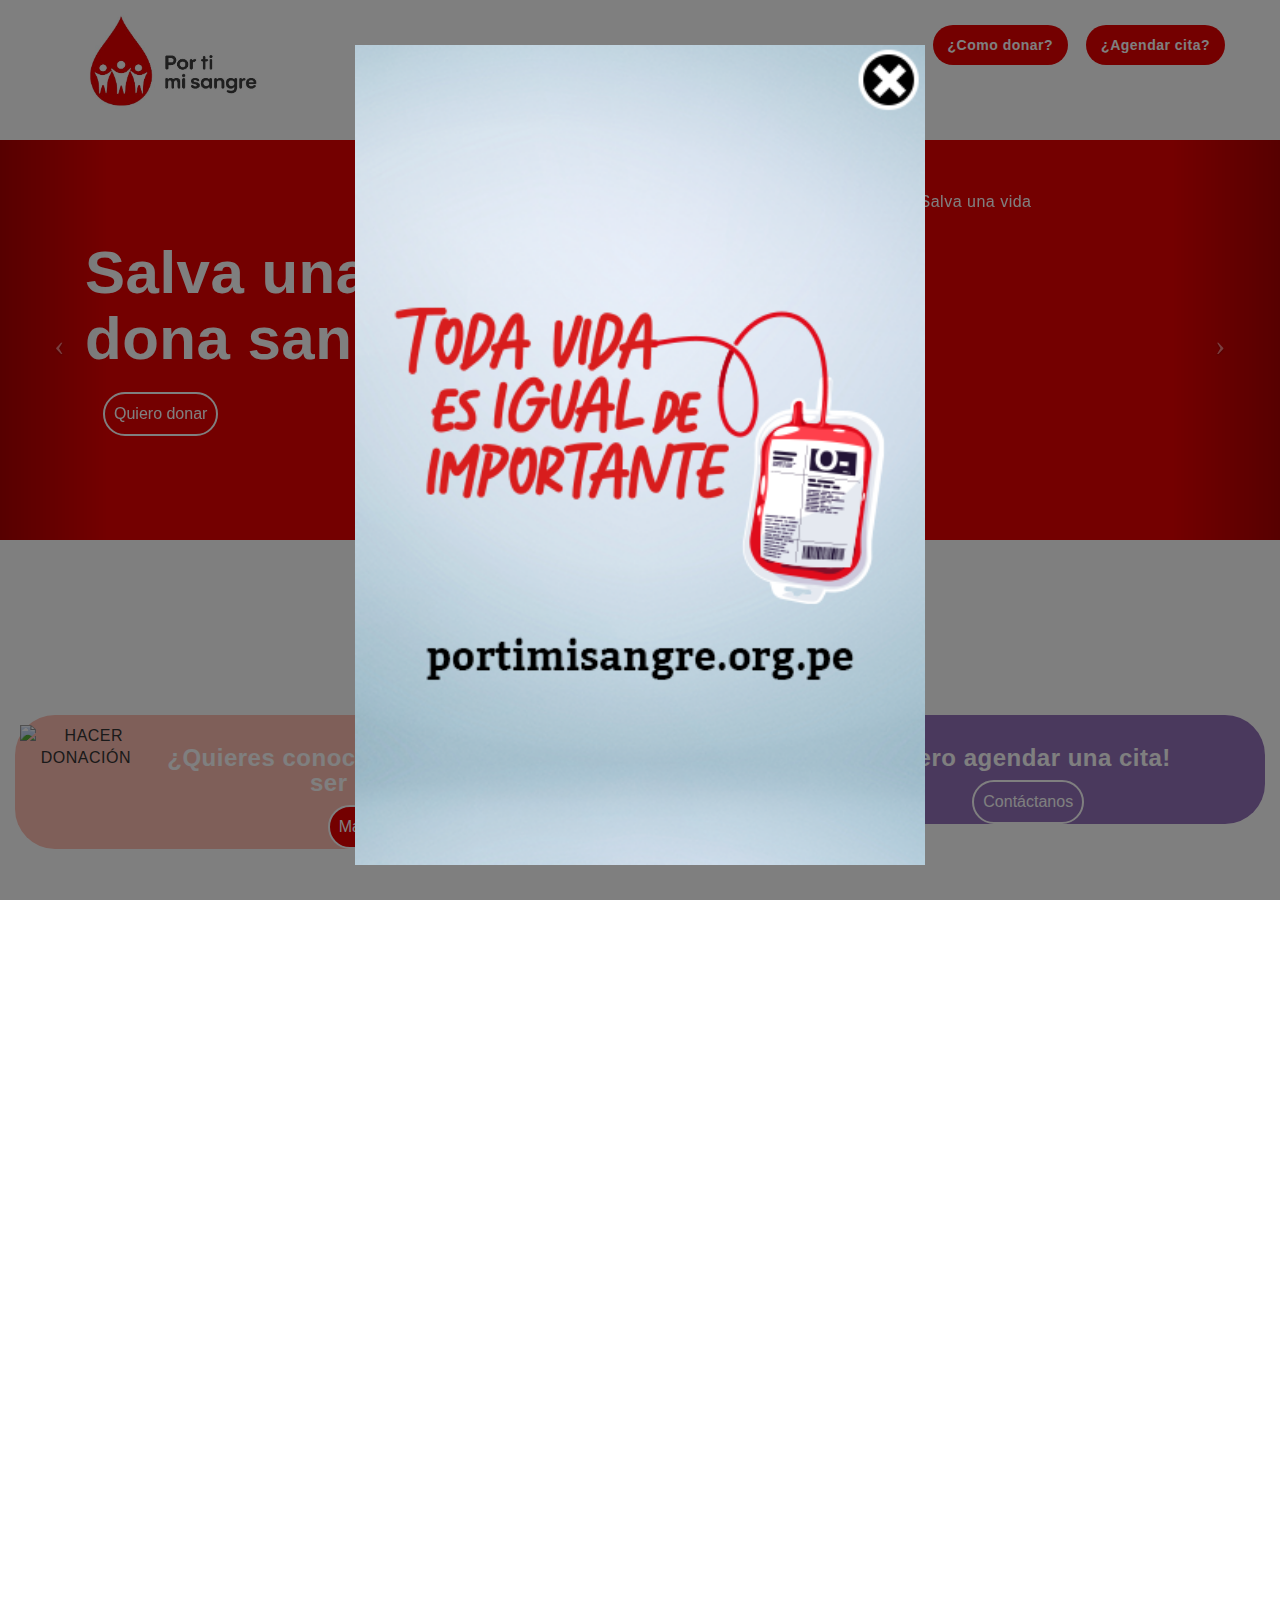
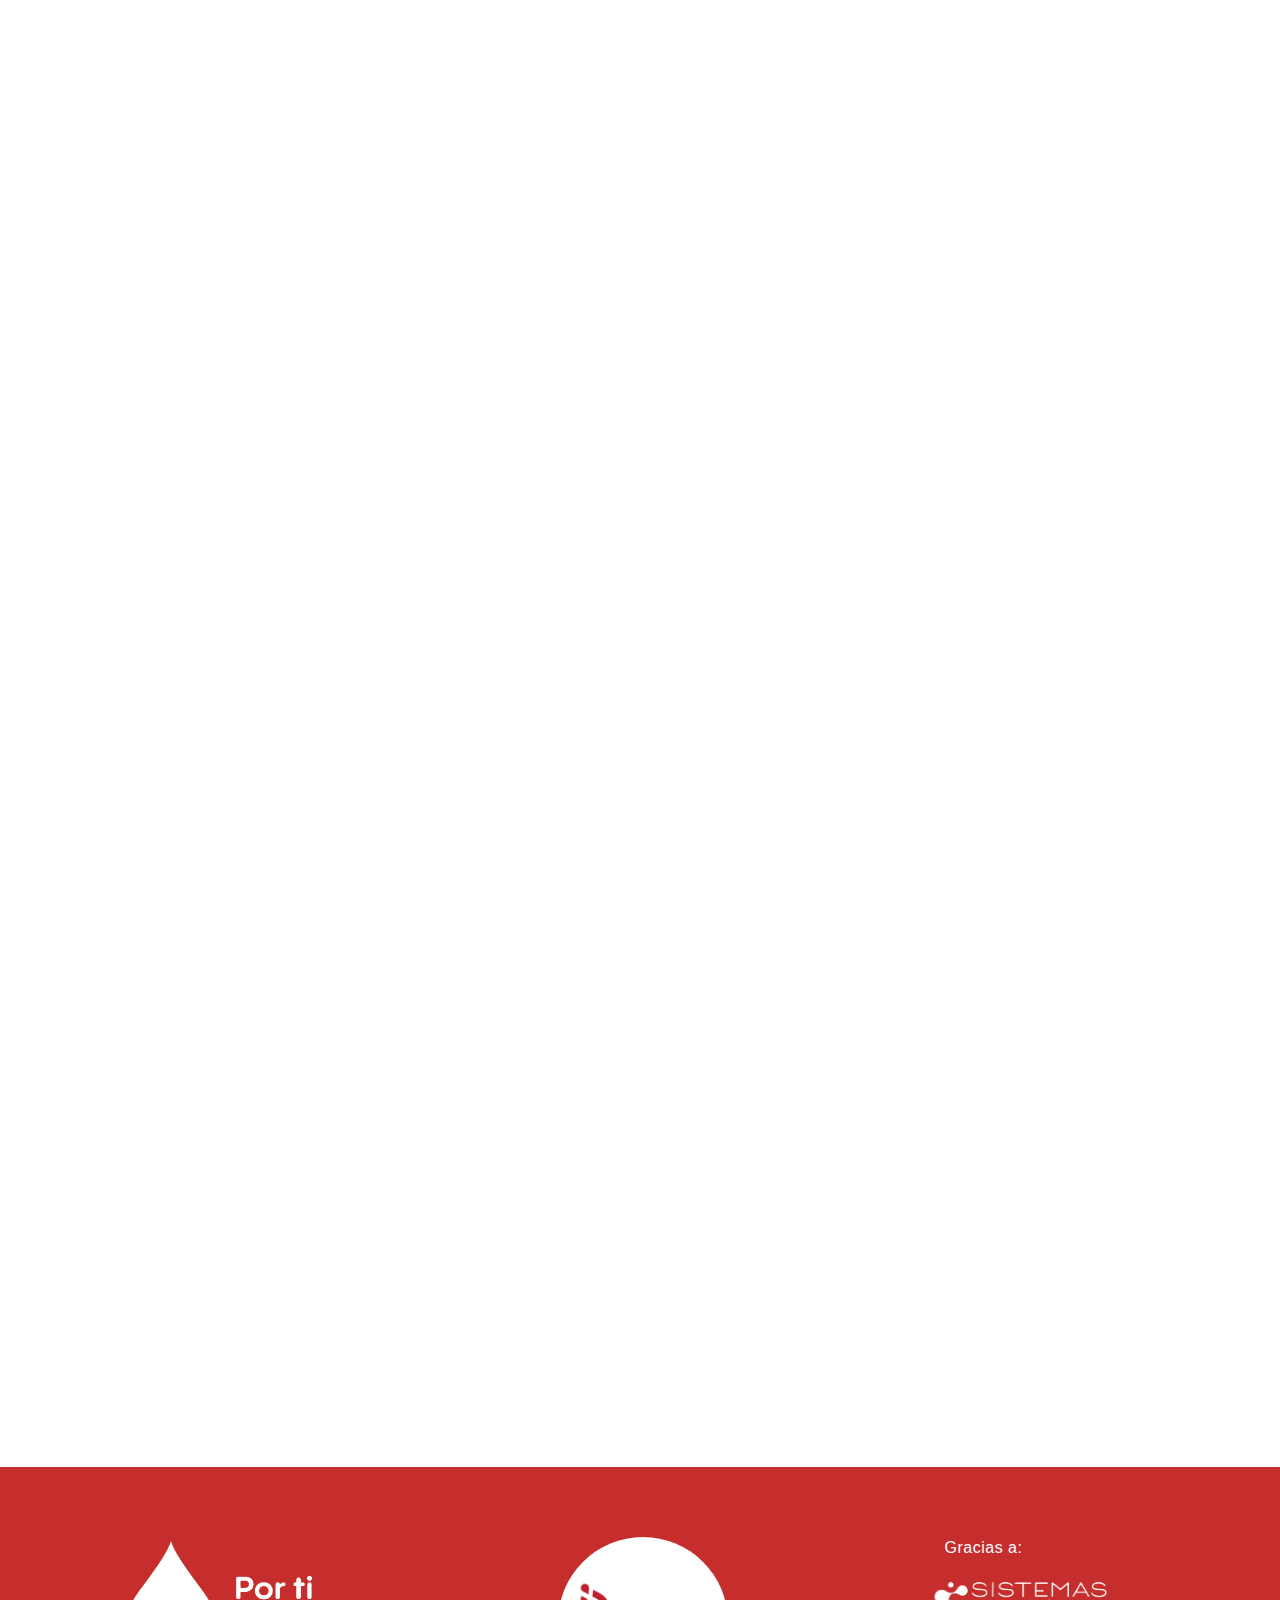
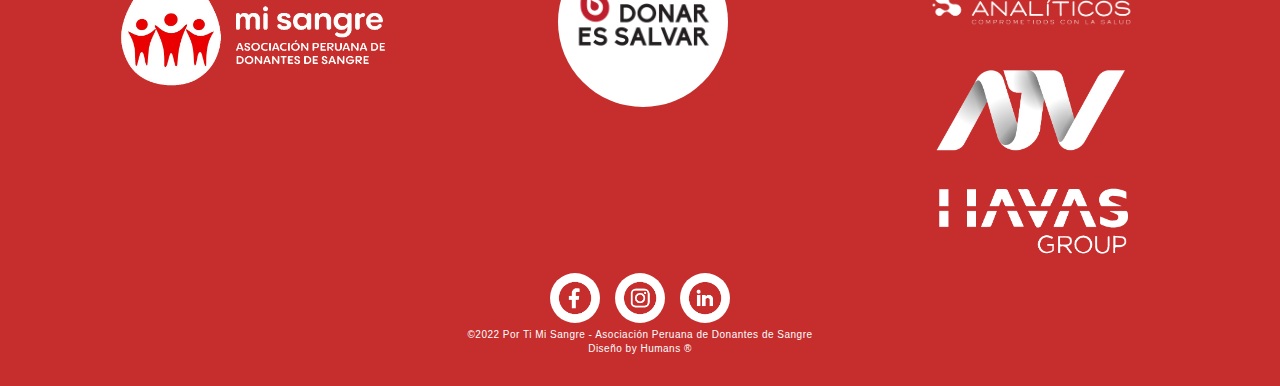
==== commit 7051fda5: "take over" ====
--- a/index.html
+++ b/index.html
@@ -73,6 +73,17 @@
             <button type="button" class="btn btn-danger" style="background-color:#E90000;width: 140px;font-size: 17px;font-weight: 900;" data-dismiss="modal">Cerrar</button>
           </div>
         </div>
+      </div>
+    </div>
+
+    <div class="modal fade" id="take-over" tabindex="-1" role="dialog" aria-labelledby="exampleModalLabel" aria-hidden="true">
+      <div class="modal-dialog" role="document">
+          
+          <div class="modal-body" style="text-align: center; position: relative;">
+            <button type="button" class="close close-takeover" data-dismiss="modal" aria-label="Close">
+            </button>
+            <img src="assets/varias/take-over.png" style="width: 100%;"/>
+          </div>
       </div>
     </div>
 
@@ -126,7 +137,7 @@
                           </a>
                         </div>
                         
-                        <div class="col-md-6 col-sm-6 col-xs-12" style="height: 100%;">
+                        <div class="col-md-6 col-sm-6 col-xs-12" style="height: 100%; padding: 0;">
                           <img src="assets/varias/3-personas.png" alt="Salva una vida" class="sliderimage1">
                         </div>  
                       </div>
@@ -143,7 +154,7 @@
                         </a>
                       </div>
 
-                      <div class="col-md-6 col-sm-6 col-xs-12"  style="height: 100%; text-align: -webkit-right;">
+                      <div class="col-md-6 col-sm-6 col-xs-12"  style="height: 100%; text-align: -webkit-right; padding: 0;">
                         <img src="assets/varias/donabus.png" alt="Ruta hemobus" class="sliderimage1">
                       </div>                    
                     </div>
@@ -215,7 +226,7 @@
             <p class="sub-title pad-bt15">Para ser donante de sangre debes cumplir con estos requisitos:</p>
           </div>
           <div class="col-md-8 col-sm-8 col-xs-12">
-            <div class="service-item">
+            <div class="service-item" style="text-align: -webkit-center;">
               <img src="assets/varias/2-personas.png" style="width: 47vw; text-align: center;" alt="CÓMO DONAR">
             </div>
           </div>
@@ -476,9 +487,8 @@
   <script src="js/custom.js"></script>
   <script src="js/bootstrap-datepicker.min.js"></script>
   <script src="js/bootstrap-datepicker.en-GB.min.js"></script>
-  <script src="js/bootstrap-datepicker.es.js" charset="UTF-8"></script>
+  <script src="js/bootstrap-datepicker.es.js" charset="UTF-8" ></script>
   <script src="js/citaservice.js"></script>
   <script src="contactform/contactform.js"></script>
-
 </body>
 </html>
--- a/css/style.css
+++ b/css/style.css
@@ -331,7 +331,8 @@
 }
 .item-img
 {
-    margin-bottom: 15px;
+    margin-bottom: 10px;
+    margin-left: 5px;
 }
 .sub-title
 {
@@ -895,6 +896,7 @@
 
 .carousel-control {
     width: 8.5%;
+    
 }
 
 .manocorazon{
@@ -967,6 +969,7 @@
 
 .button-ref{
     border-radius: 25px;
+    margin-bottom: 10px !important;
     background: #E90000;
     font-size: 14px;
     line-height: 20px !important;
@@ -1042,6 +1045,16 @@
     right: 0;
     top: 50%;
     z-index: 0;
+}
+
+.close-takeover{
+    opacity: 0;
+    position: absolute;
+    z-index: 1;
+    right: 3.5%;
+    top: 2.7%;
+    width: 12%;
+    height: 8.5%;
 }
 
 .datepicker-days{
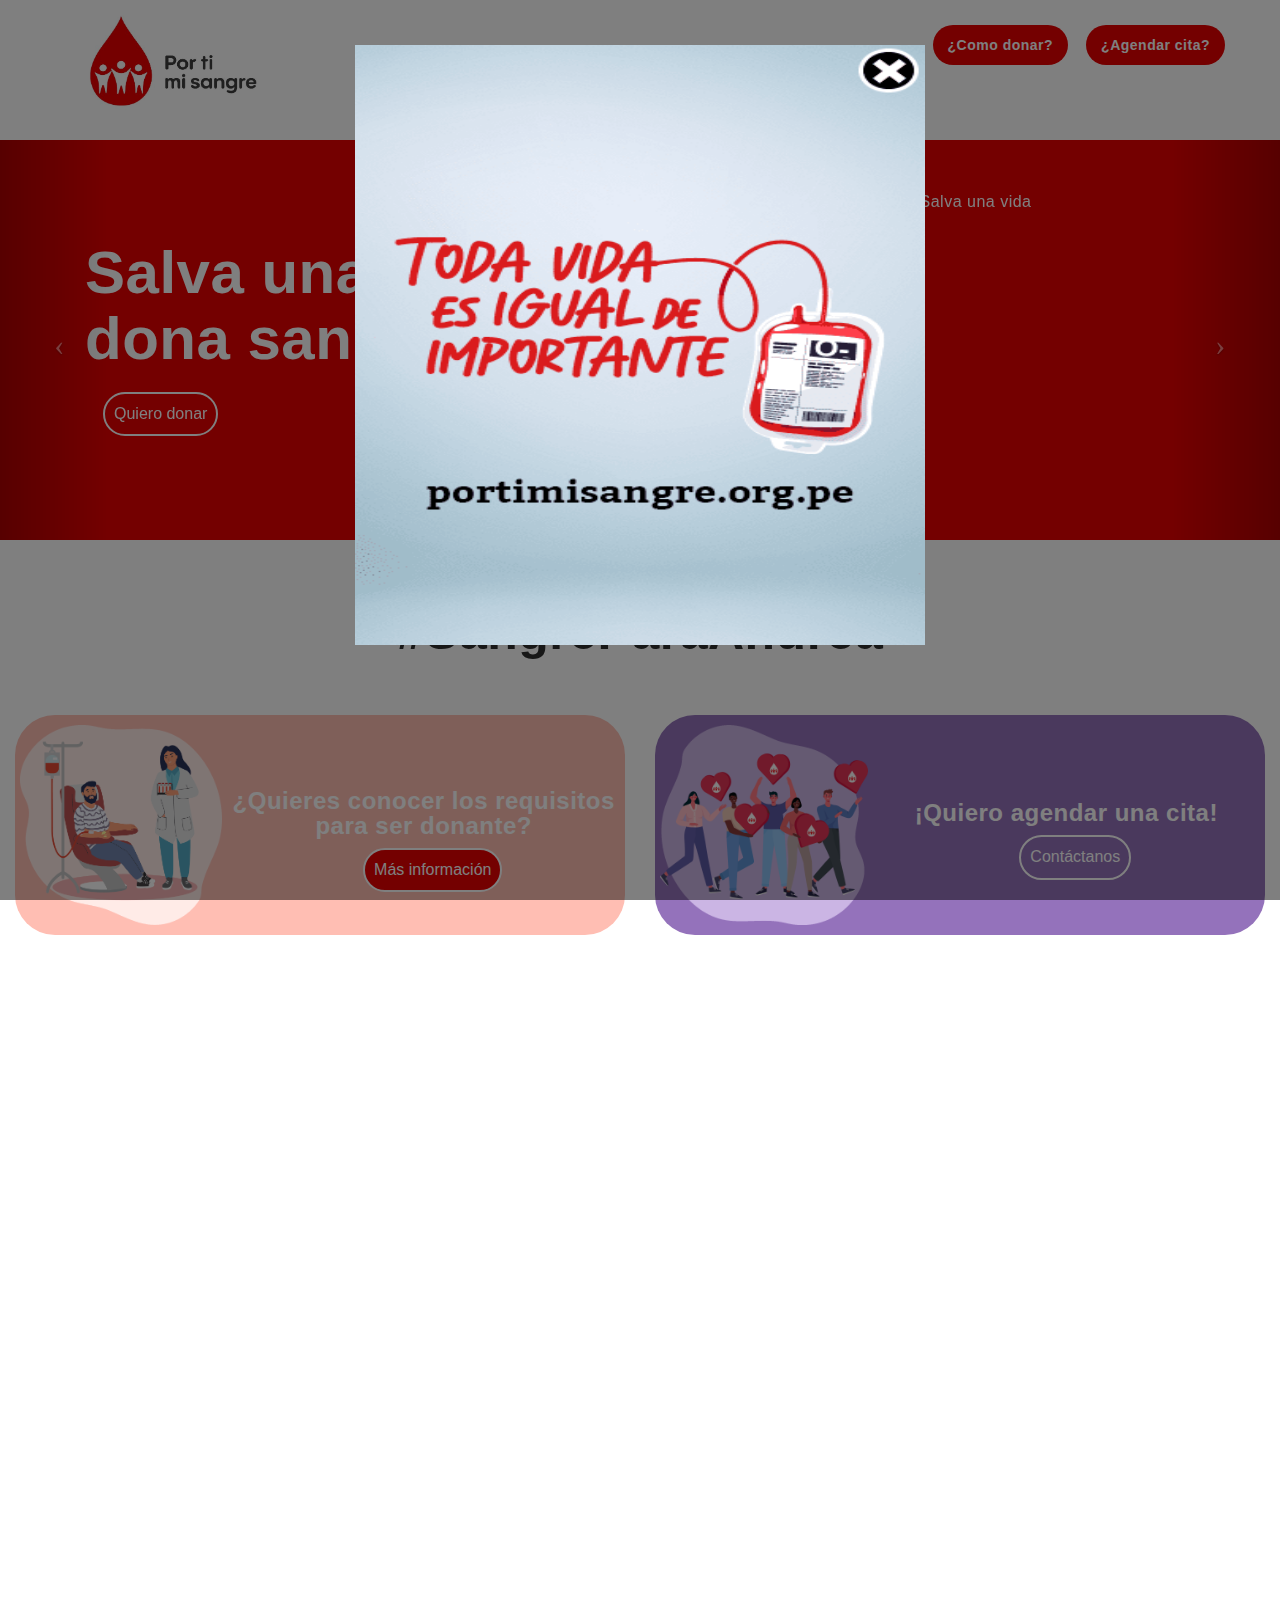
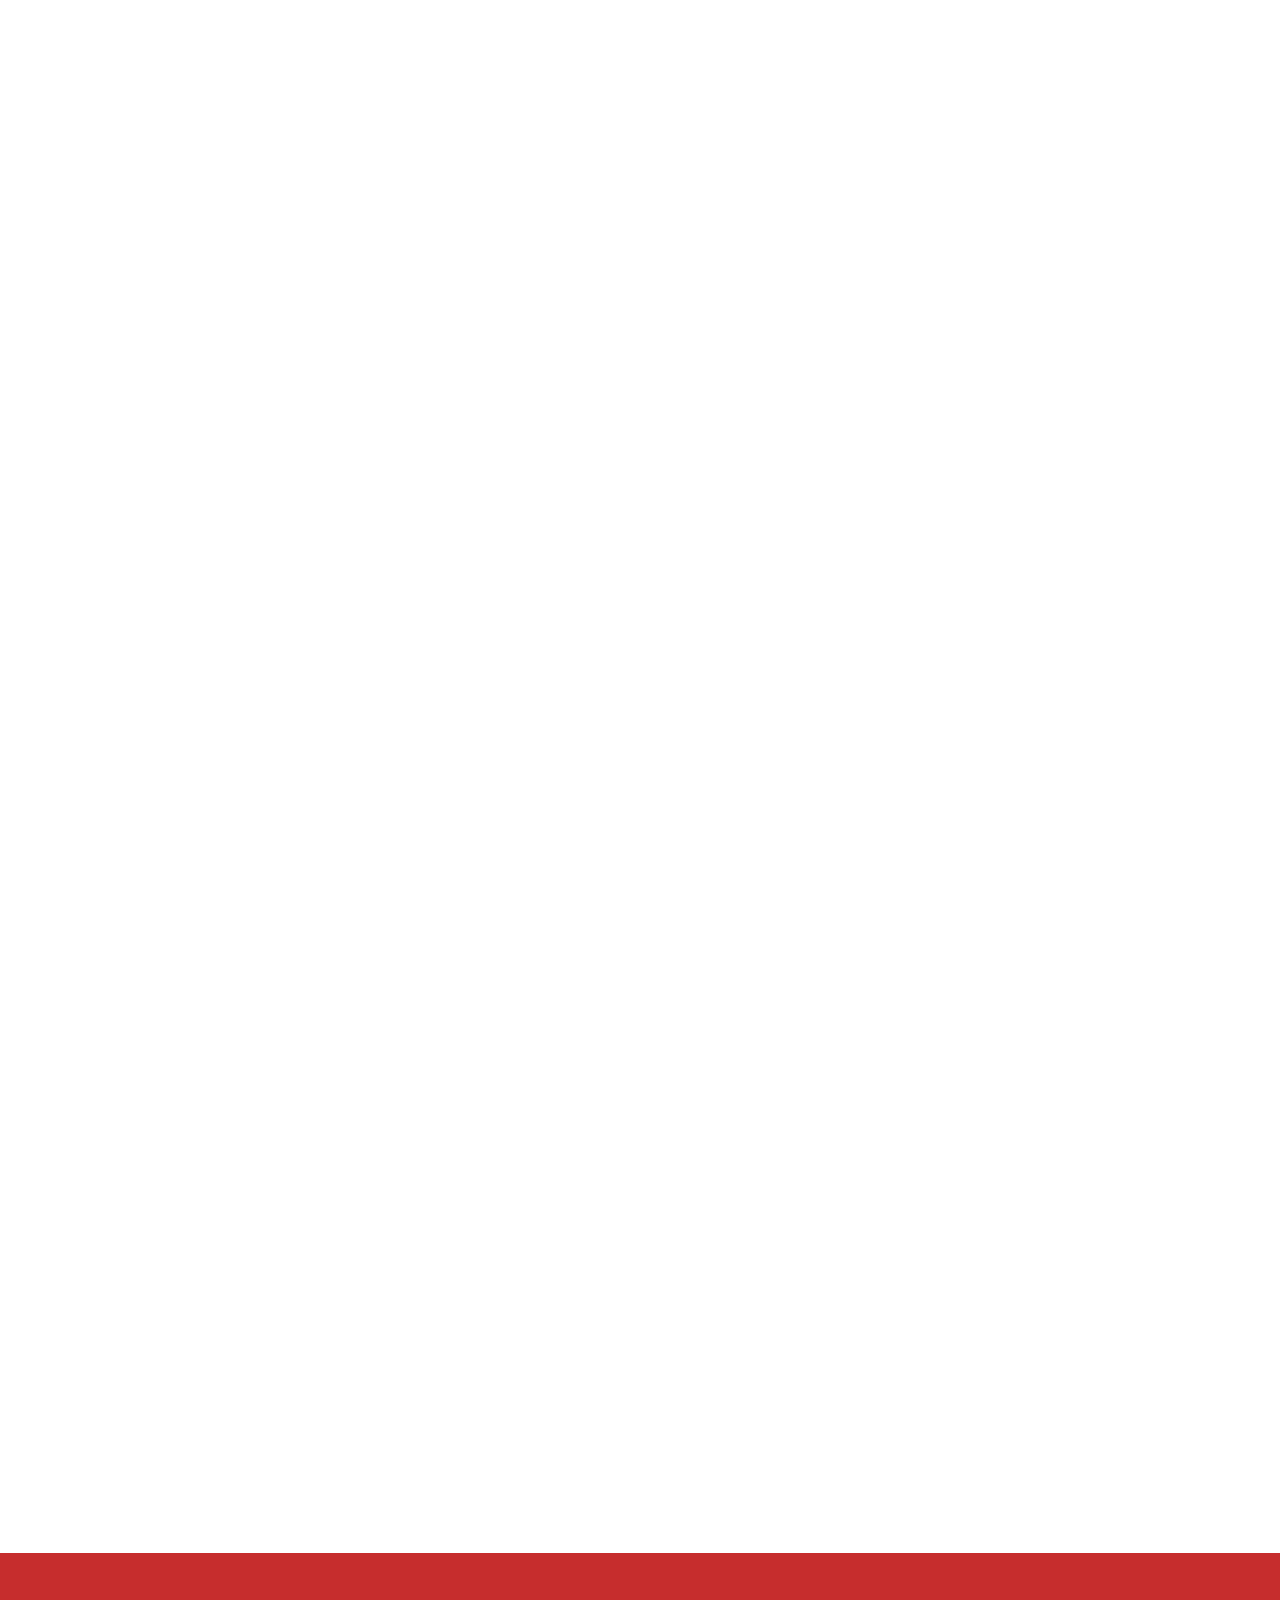
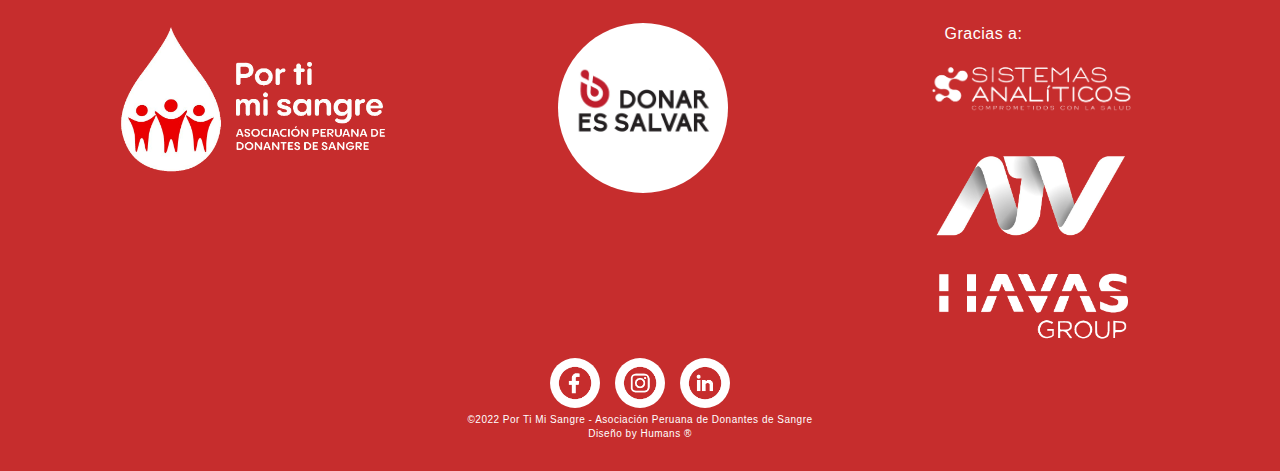
==== commit e40cb9df: "merge" ====
--- a/index.html
+++ b/index.html
@@ -4,23 +4,28 @@
 <head>
   <meta charset="utf-8">
   <meta name="viewport" content="width=device-width, initial-scale=1">
-  <title>PLANTILLA | WEB 3</title>
+  <title>PortMiSangre</title>
   <meta name="description" content="">
   <meta name="keywords" content="">
 
+  <meta http-equiv="Expires" content="0">
+  <meta http-equiv="Last-Modified" content="0">
+  <meta http-equiv="Cache-Control" content="no-cache, mustrevalidate">
+  <meta http-equiv="Pragma" content="no-cache">
+
   <!-- Facebook Opengraph integration: https://developers.facebook.com/docs/sharing/opengraph -->
-  <meta property="og:title" content="">
+  <!-- <meta property="og:title" content="">
   <meta property="og:image" content="">
   <meta property="og:url" content="">
   <meta property="og:site_name" content="">
-  <meta property="og:description" content="">
+  <meta property="og:description" content=""> -->
 
   <!-- Twitter Cards integration: https://dev.twitter.com/cards/  -->
-  <meta name="twitter:card" content="summary">
+  <!-- <meta name="twitter:card" content="summary">
   <meta name="twitter:site" content="">
   <meta name="twitter:title" content="">
   <meta name="twitter:description" content="">
-  <meta name="twitter:image" content="">
+  <meta name="twitter:image" content=""> -->
 
    <link rel="stylesheet" type="text/css" href="https://fonts.googleapis.com/css?family=Roboto:400,300|Raleway:300,400,900,700italic,700,300,600">
   <link rel="stylesheet" type="text/css" href="css/jquery.bxslider.css">
@@ -82,7 +87,7 @@
           <div class="modal-body" style="text-align: center; position: relative;">
             <button type="button" class="close close-takeover" data-dismiss="modal" aria-label="Close">
             </button>
-            <img src="assets/varias/take-over.png" style="width: 100%;"/>
+            <img src="assets/varias/take-over.png" style="width: 100%; max-height: 600px;"/>
           </div>
       </div>
     </div>
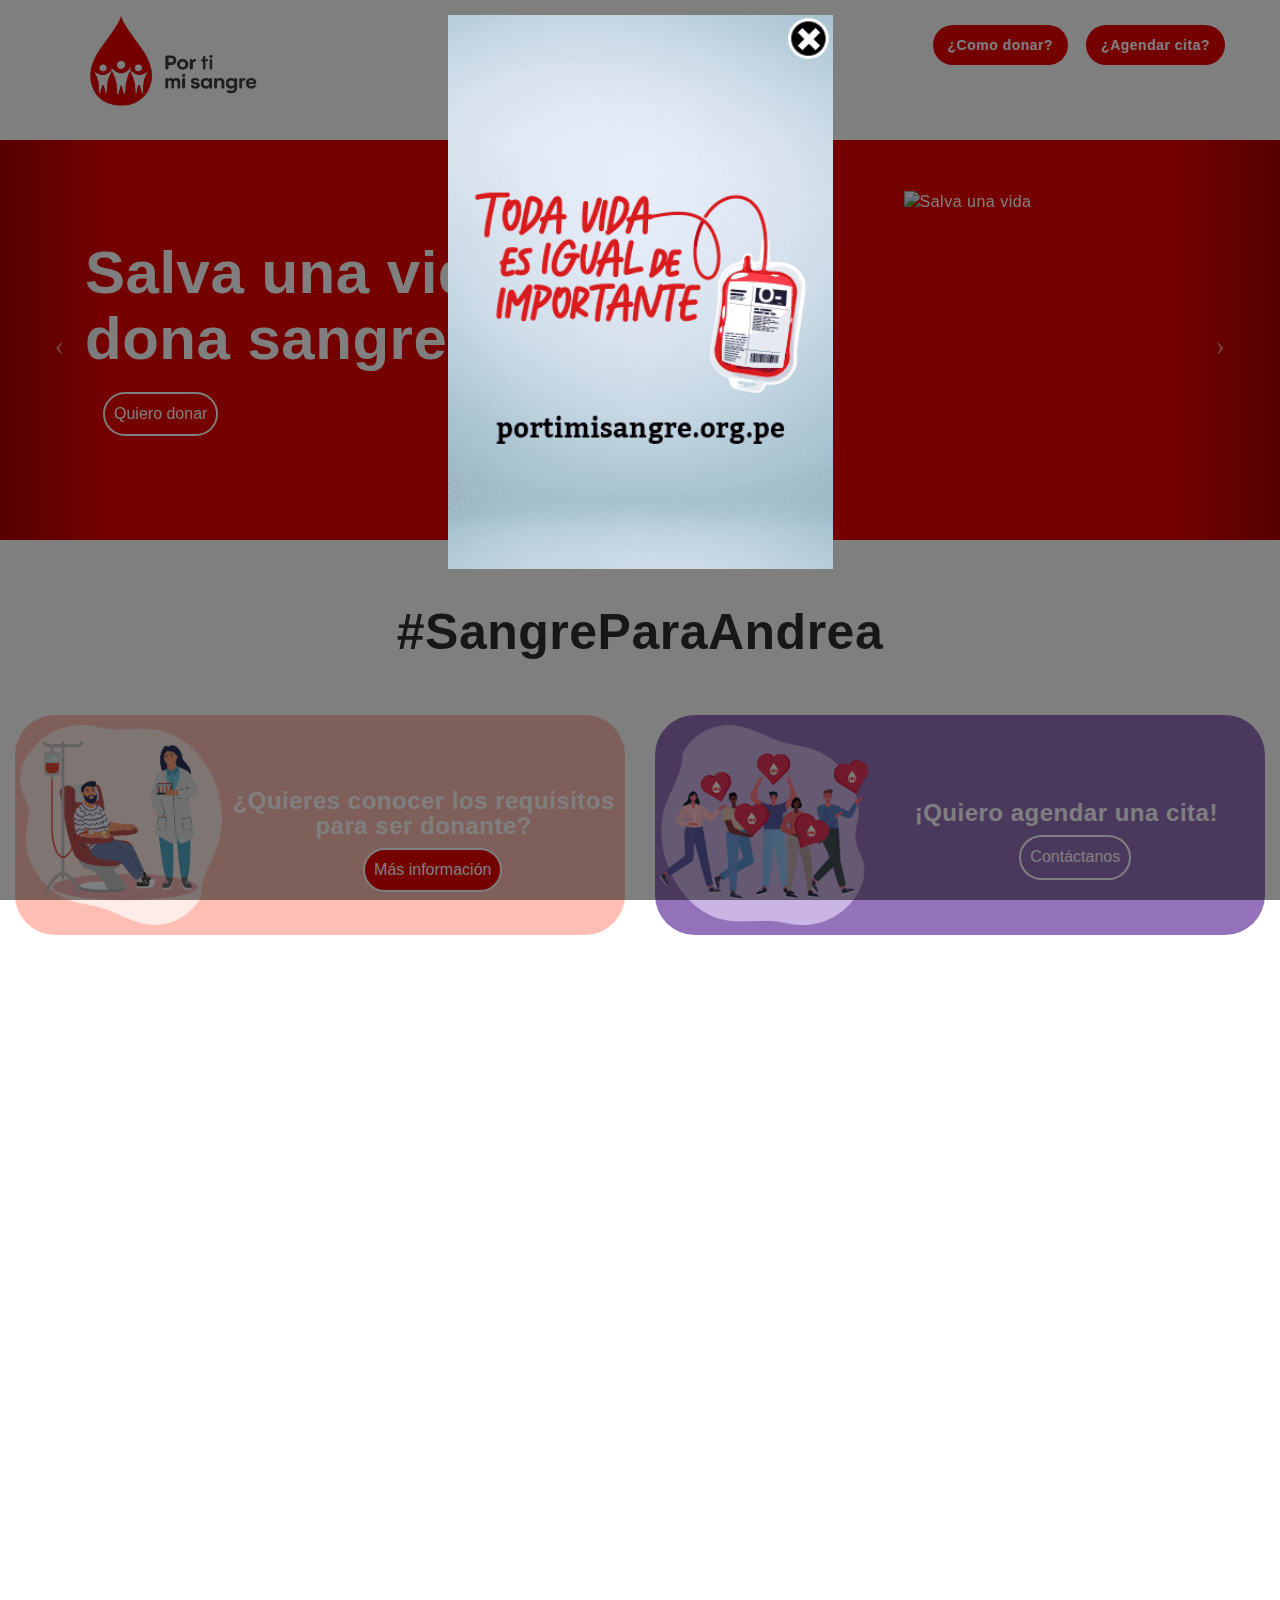
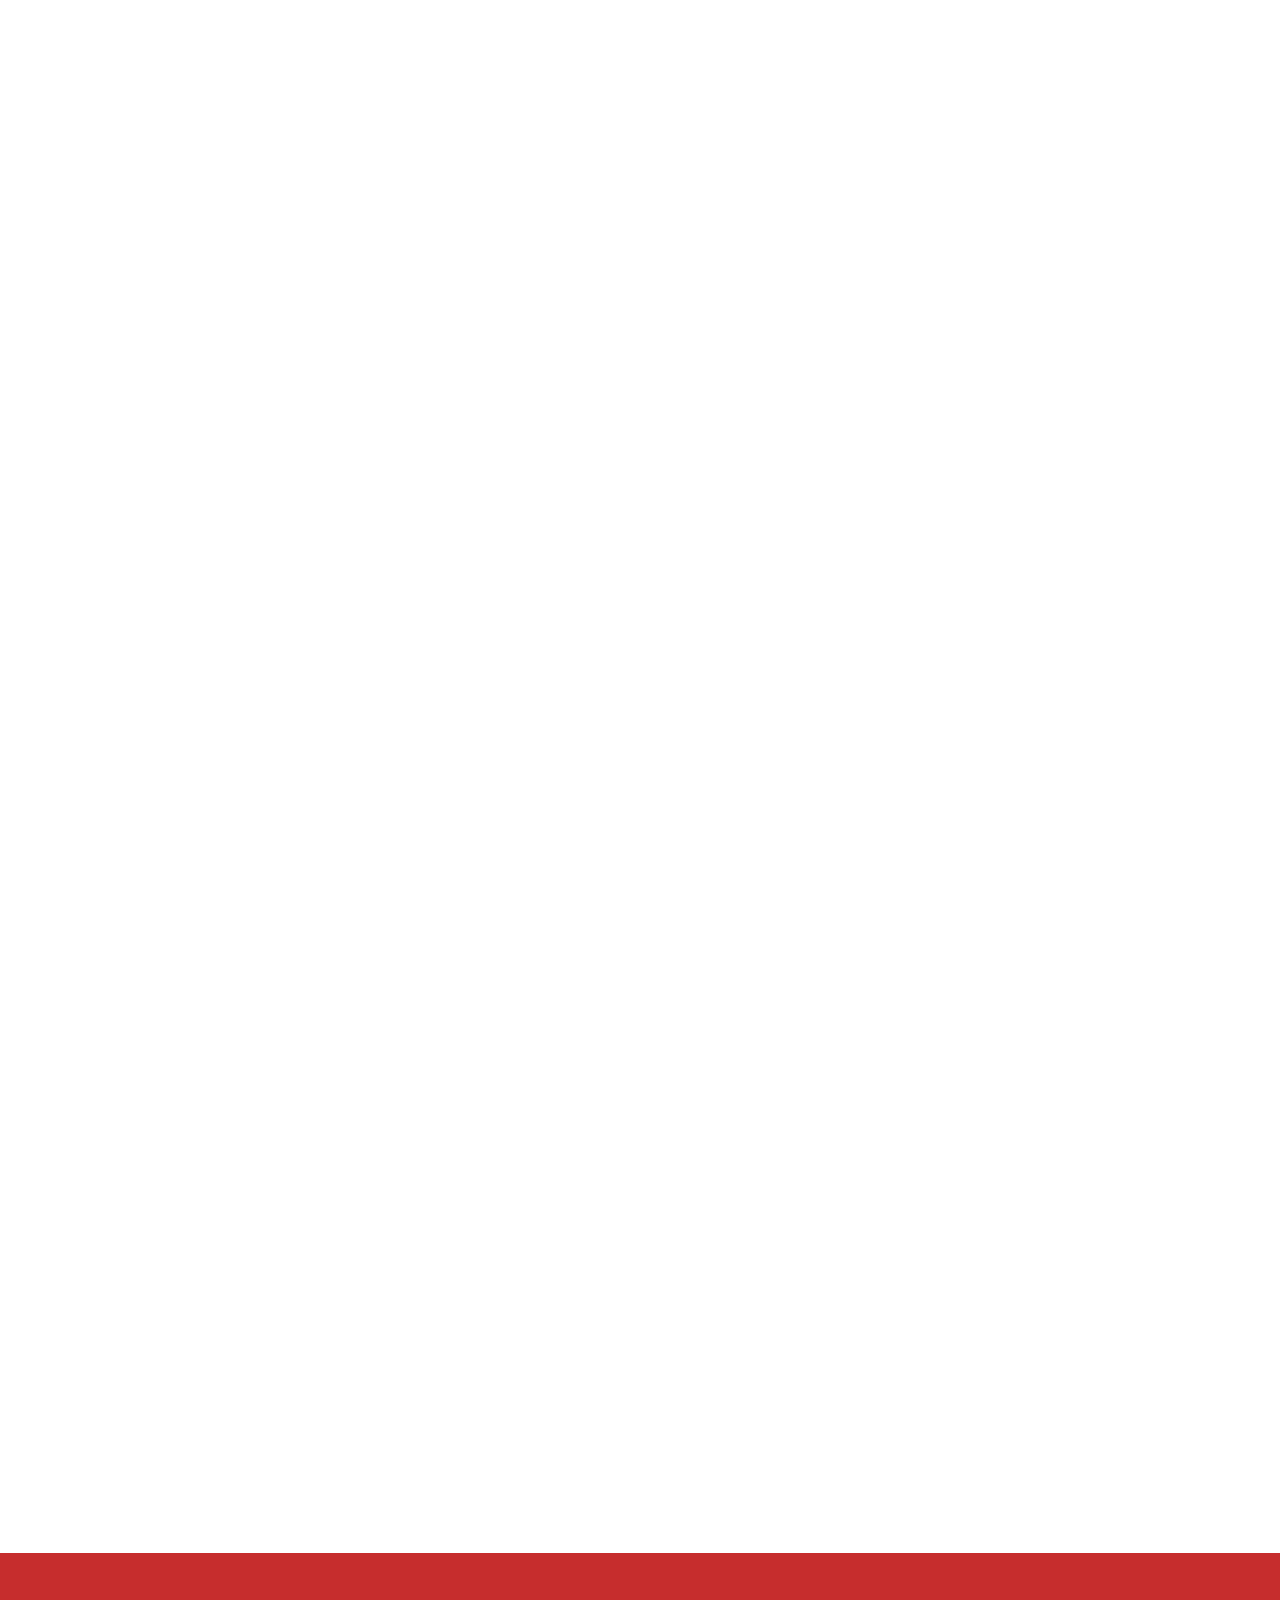
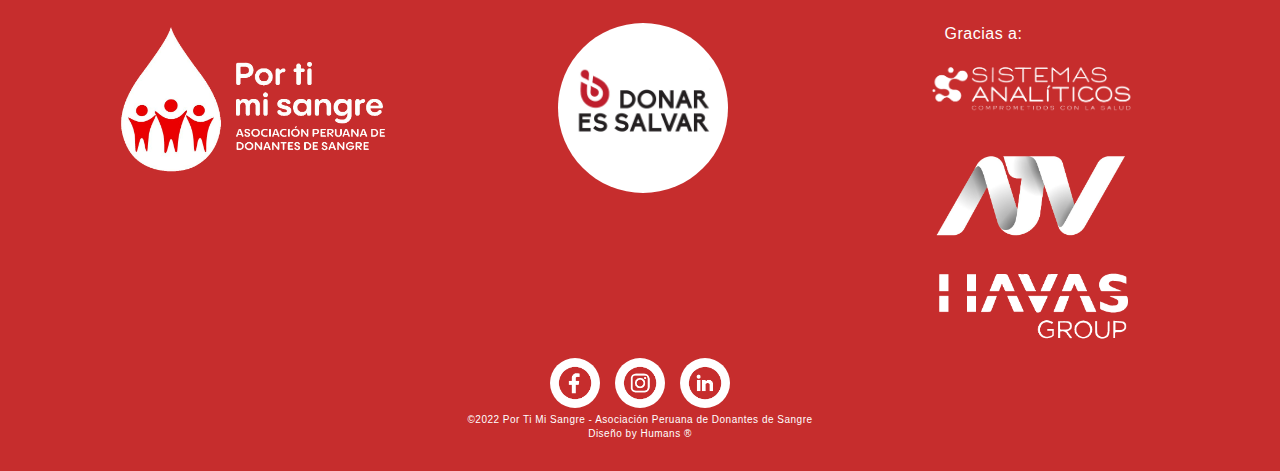
==== commit b92cdfa8: "Merge branch 'main' of https://github.com/fpedronet/agendarcita-app" ====
--- a/index.html
+++ b/index.html
@@ -81,13 +81,13 @@
       </div>
     </div>
 
-    <div class="modal fade" id="take-over" tabindex="-1" role="dialog" aria-labelledby="exampleModalLabel" aria-hidden="true">
-      <div class="modal-dialog" role="document">
+    <div class="modal fade" id="take-over" tabindex="-1" role="dialog" style="padding-right: 0px !important;" aria-labelledby="exampleModalLabel" aria-hidden="true">
+      <div class="modal-dialog" role="document"style="margin-top: 0; text-align: -webkit-center;">
           
-          <div class="modal-body" style="text-align: center; position: relative;">
+          <div class="modal-body" style="text-align: center; position: relative; max-width: 415px;">
             <button type="button" class="close close-takeover" data-dismiss="modal" aria-label="Close">
             </button>
-            <img src="assets/varias/take-over.png" style="width: 100%; max-height: 600px;"/>
+            <img src="assets/varias/take-over.png" style="width: 100%; max-height: 600px; max-width: 415px;"/>
           </div>
       </div>
     </div>
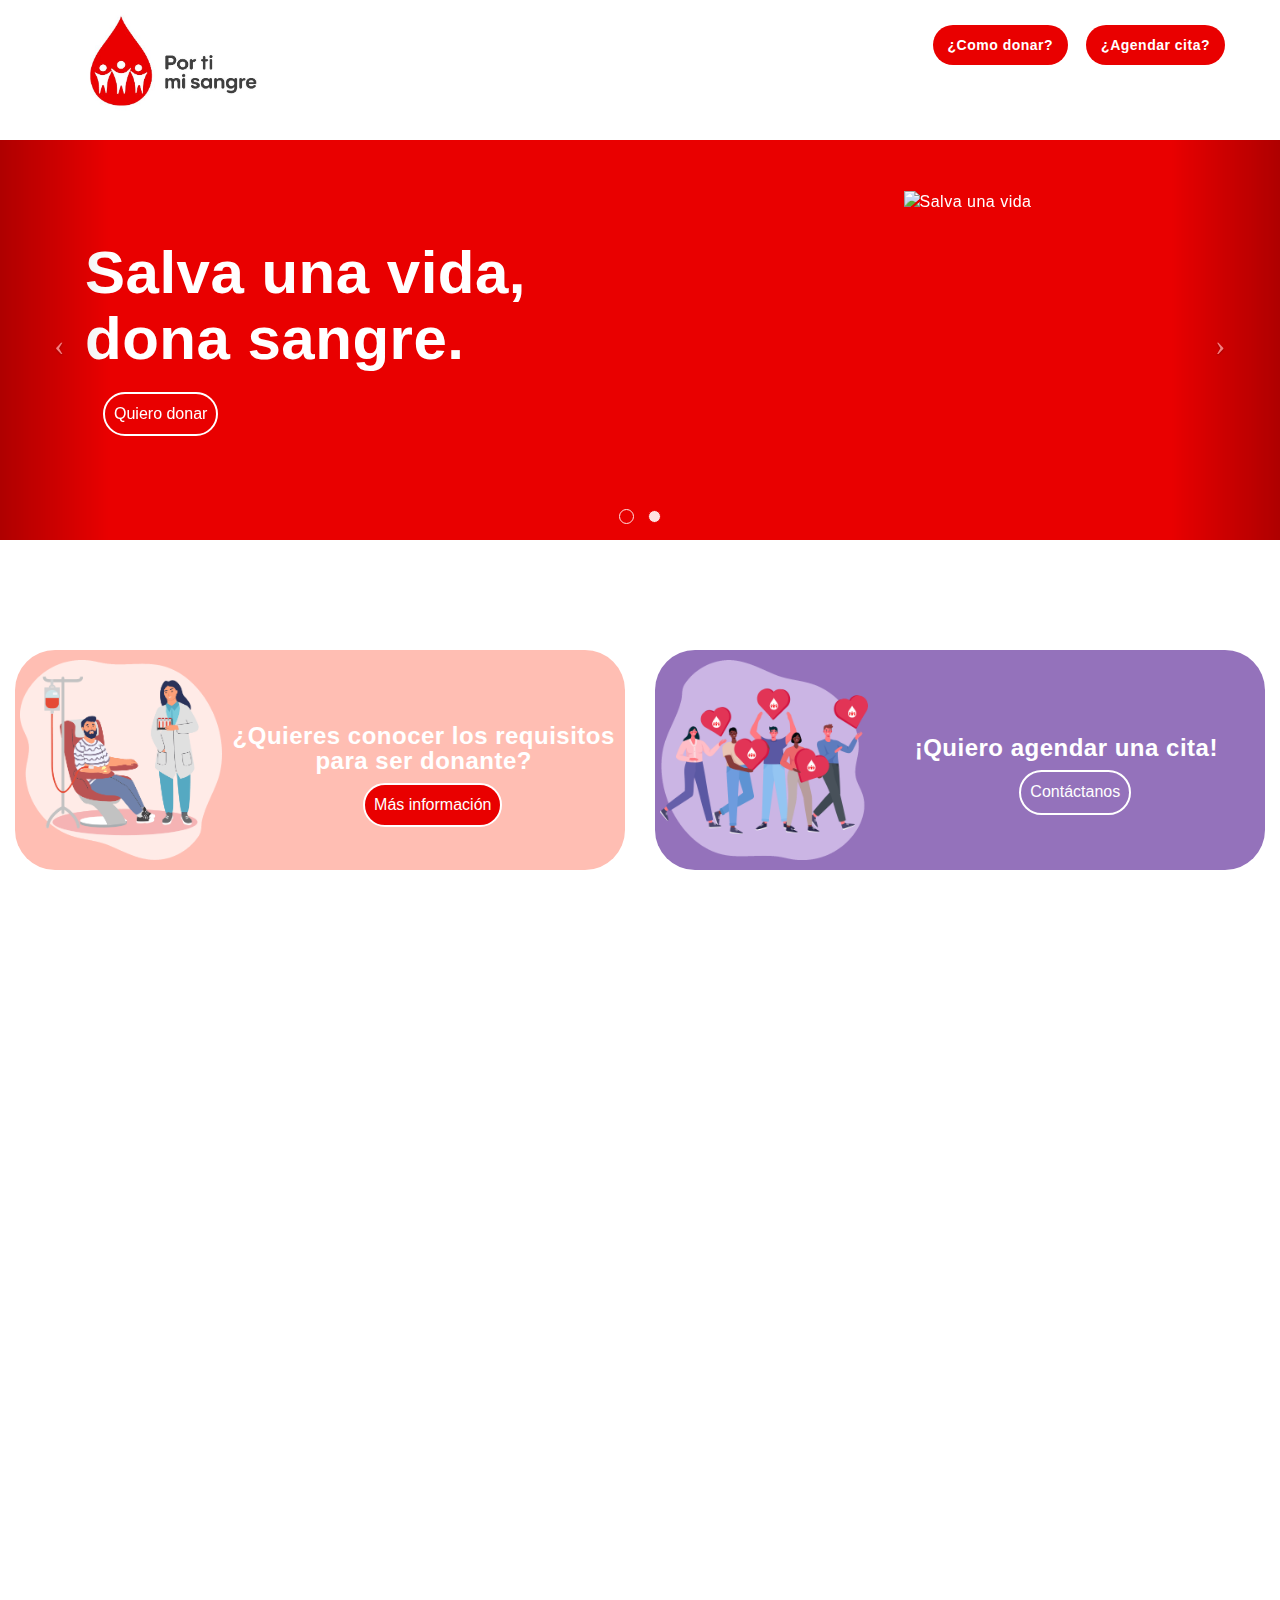
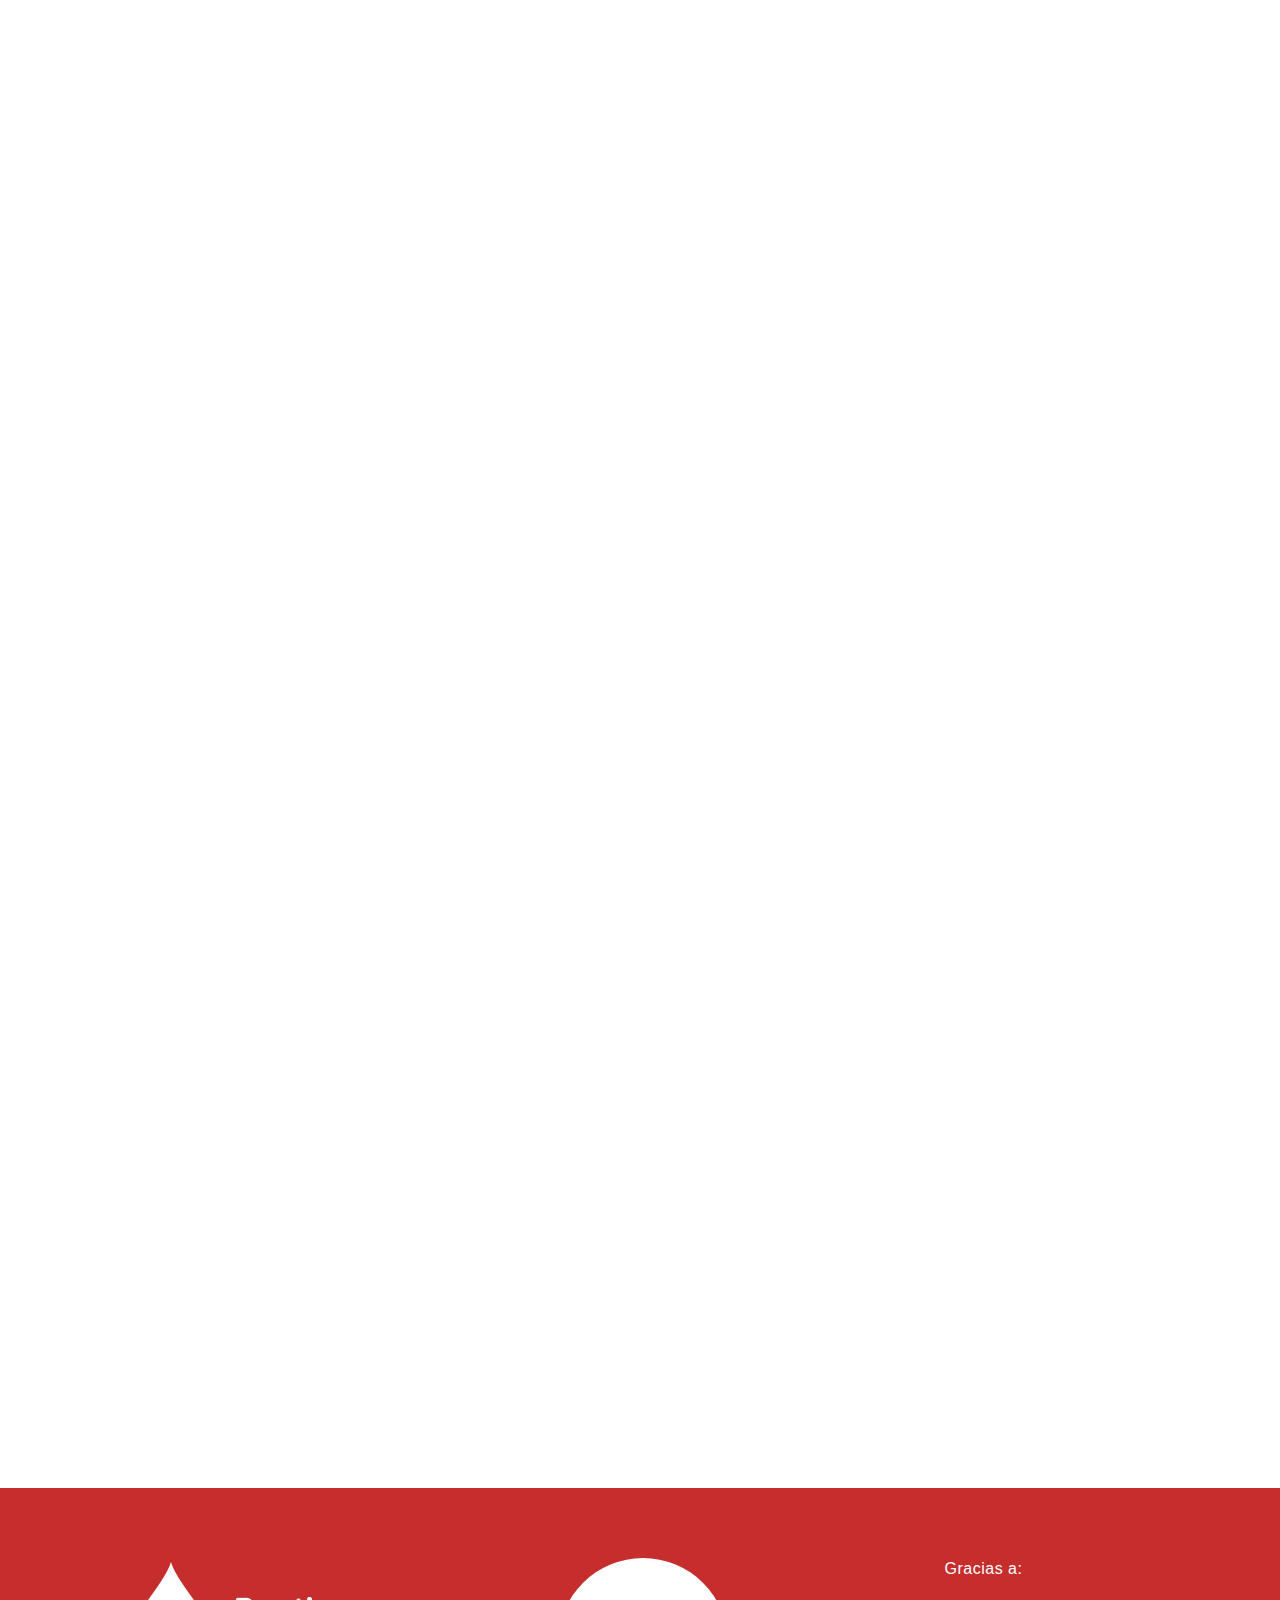
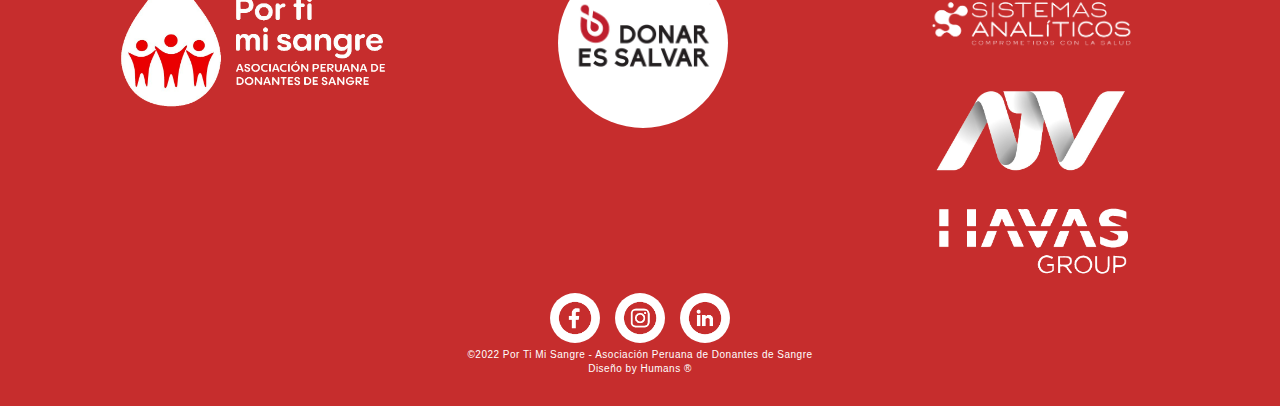
==== commit eb89c364: "mobile detect" ====
--- a/index.html
+++ b/index.html
@@ -13,19 +13,6 @@
   <meta http-equiv="Cache-Control" content="no-cache, mustrevalidate">
   <meta http-equiv="Pragma" content="no-cache">
 
-  <!-- Facebook Opengraph integration: https://developers.facebook.com/docs/sharing/opengraph -->
-  <!-- <meta property="og:title" content="">
-  <meta property="og:image" content="">
-  <meta property="og:url" content="">
-  <meta property="og:site_name" content="">
-  <meta property="og:description" content=""> -->
-
-  <!-- Twitter Cards integration: https://dev.twitter.com/cards/  -->
-  <!-- <meta name="twitter:card" content="summary">
-  <meta name="twitter:site" content="">
-  <meta name="twitter:title" content="">
-  <meta name="twitter:description" content="">
-  <meta name="twitter:image" content=""> -->
 
    <link rel="stylesheet" type="text/css" href="https://fonts.googleapis.com/css?family=Roboto:400,300|Raleway:300,400,900,700italic,700,300,600">
   <link rel="stylesheet" type="text/css" href="css/jquery.bxslider.css">
@@ -189,7 +176,7 @@
         <div class="row">
 
           <div class="col-md-12 text-center margentitulo">
-            <h2 class="service-title pad-bt15 titulo1" style="text-transform: none;">#SangreParaAndrea</h2>
+            <h2 class="service-title pad-bt15 titulo1" style="text-transform: none;" id="hashtag"></h2>
           </div>
 
           <div class="col-md-6 col-sm-6 col-xs-12">
@@ -492,8 +479,9 @@
   <script src="js/custom.js"></script>
   <script src="js/bootstrap-datepicker.min.js"></script>
   <script src="js/bootstrap-datepicker.en-GB.min.js"></script>
-  <script src="js/bootstrap-datepicker.es.js" charset="UTF-8" ></script>
+  <script src="js/bootstrap-datepicker.es.js" charset="UTF-8"></script>
   <script src="js/citaservice.js"></script>
   <script src="contactform/contactform.js"></script>
+  <script src="js/mobile-detect.min.js"></script>
 </body>
 </html>
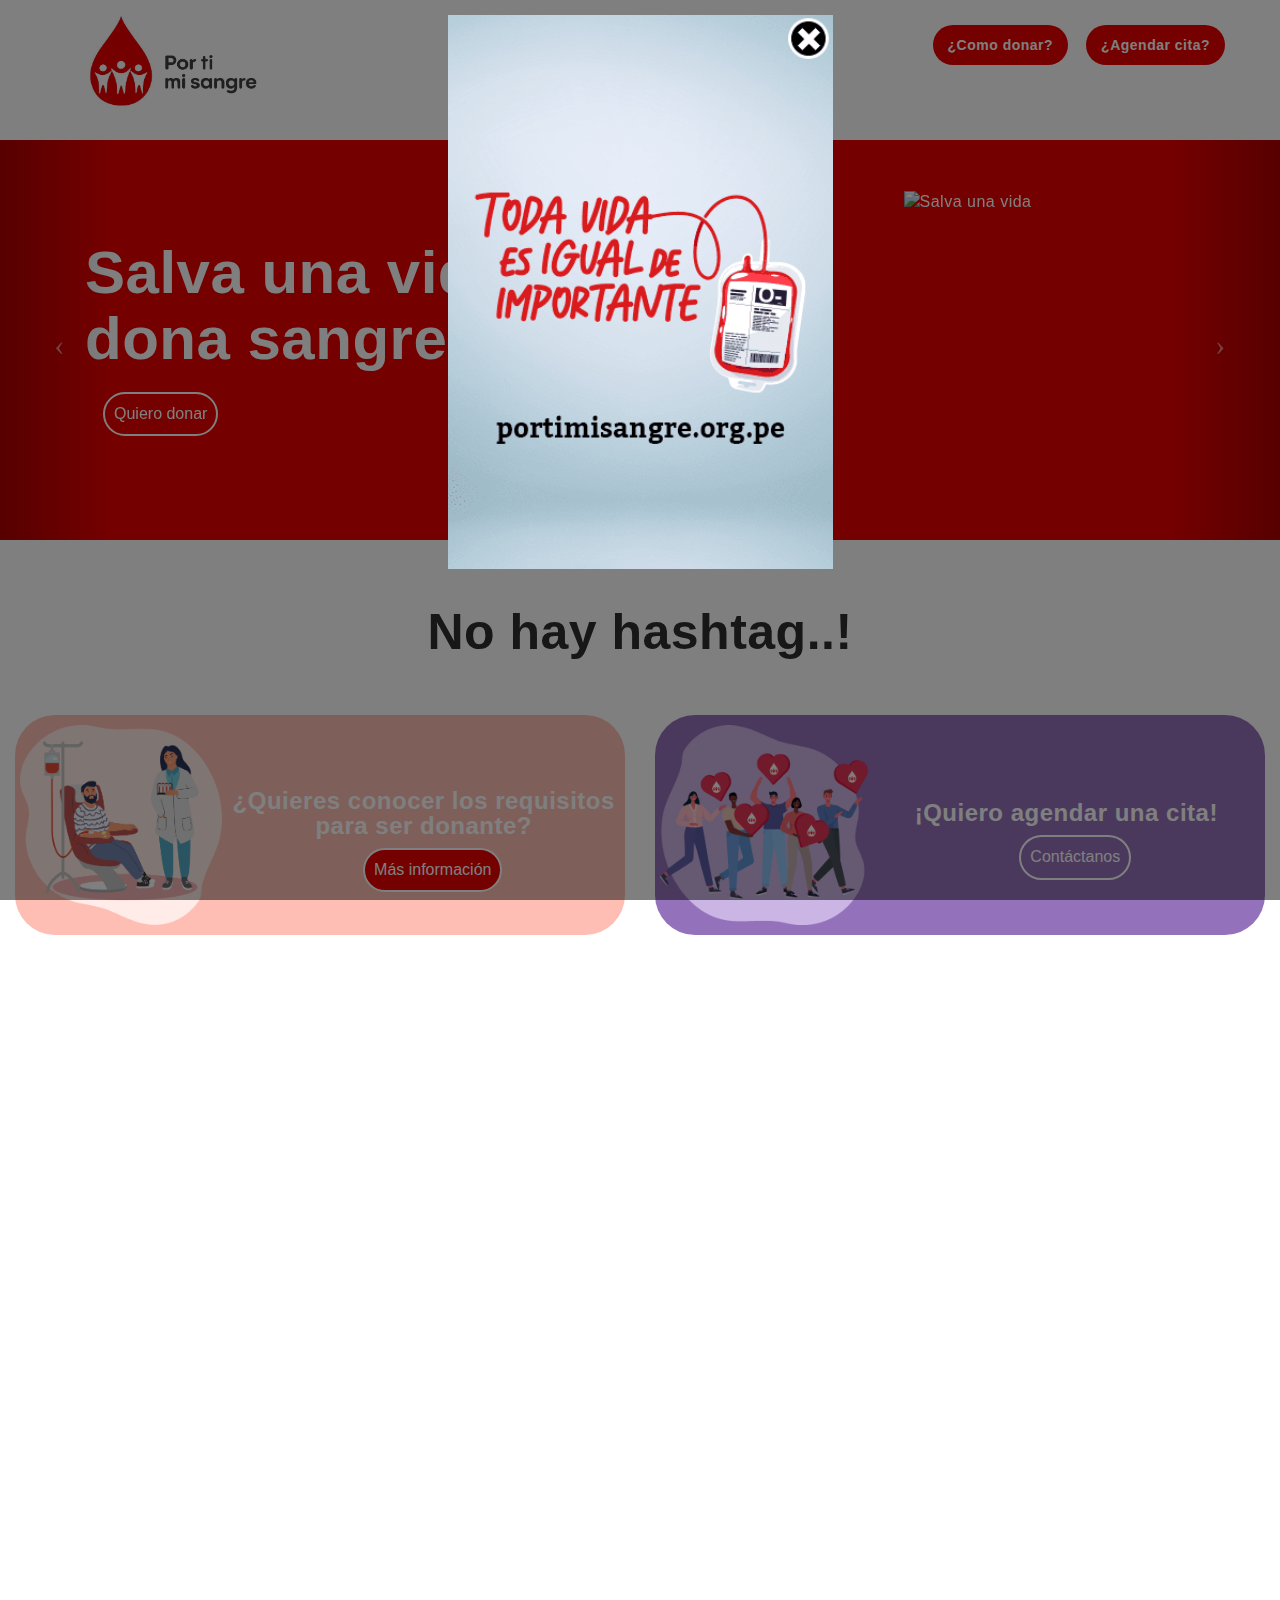
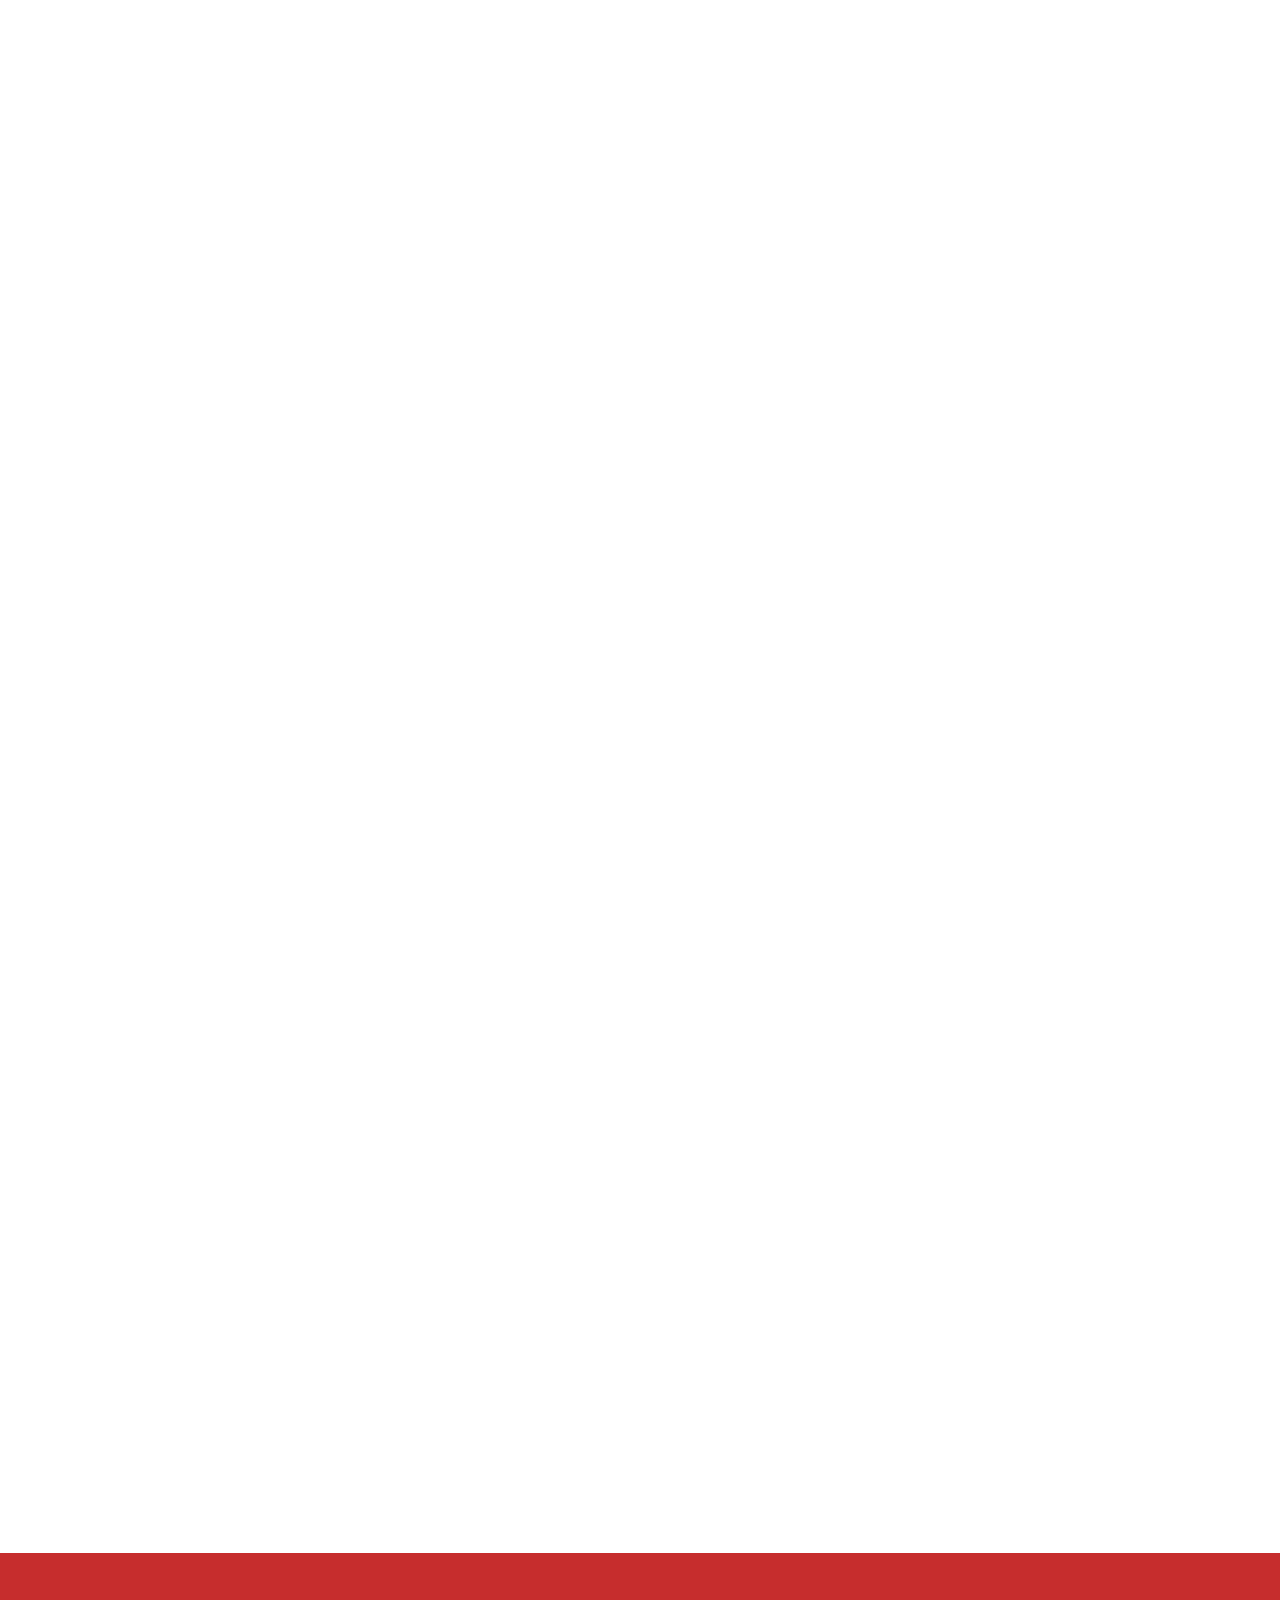
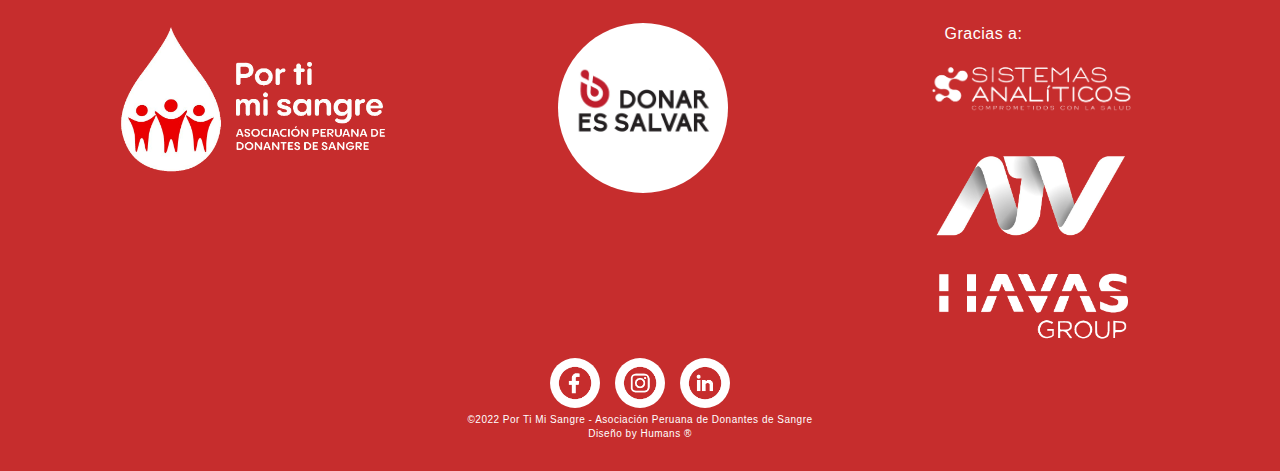
==== commit a869884f: "merge" ====
--- a/index.html
+++ b/index.html
@@ -483,5 +483,7 @@
   <script src="js/citaservice.js"></script>
   <script src="contactform/contactform.js"></script>
   <script src="js/mobile-detect.min.js"></script>
+  <script src="js/mobile-detect.min.js"></script>
+  <script src="js/mobile-detect-modernizr.min.js"></script>
 </body>
 </html>
